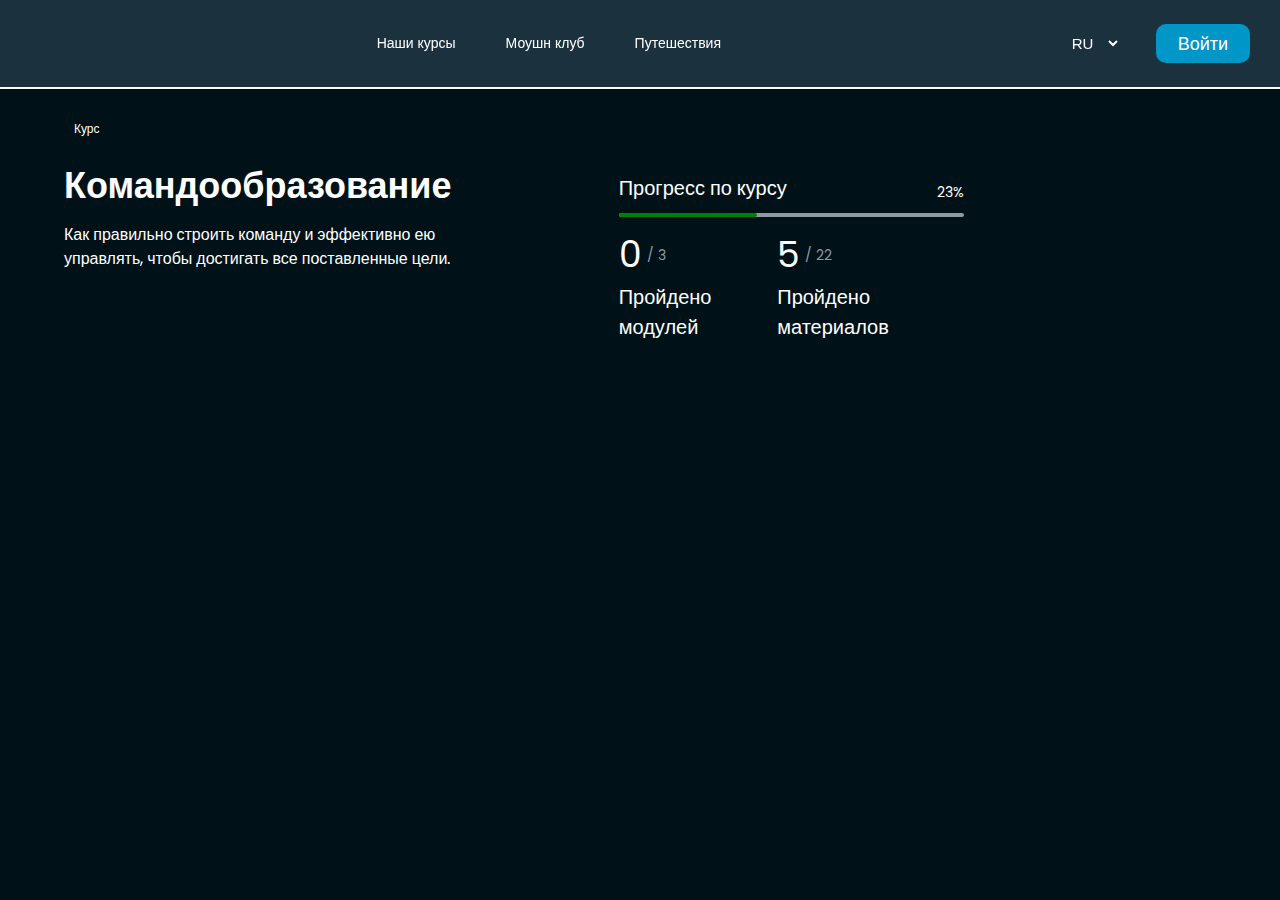
==== public/command-education.html @ bea2d983 "Heroinner2 (#21)" ====
<!doctype html>
<html lang="en">
<head>
    <meta charset="UTF-8">
    <meta name="viewport" content="width=device-width, user-scalable=no, initial-scale=1.0, maximum-scale=1.0, minimum-scale=1.0">
    <meta http-equiv="X-UA-Compatible" content="ie=edge">
    <title>Document</title>
    <link rel="stylesheet" href="https://cdnjs.cloudflare.com/ajax/libs/font-awesome/6.2.1/css/all.min.css" integrity="sha512-MV7K8+y+gLIBoVD59lQIYicR65iaqukzvf/nwasF0nqhPay5w/9lJmVM2hMDcnK1OnMGCdVK+iQrJ7lzPJQd1w==" crossorigin="anonymous" referrerpolicy="no-referrer" />
    <link href="https://fonts.googleapis.com/css2?family=Poppins:wght@100;200;300;400;500;600;700;800;900&display=swap" rel="stylesheet">
    <link rel="stylesheet" href="https://cdn.jsdelivr.net/npm/swiper@8/swiper-bundle.min.css"/>
    <link rel="stylesheet" href="css/main.css">
</head>
<body>
<header id="header">
    <div class="container">
        <div class="header">
            <div class="header--logo">
                <a href="#">
                    <img src="img/logo.svg" alt="">
                </a>
            </div>
            <nav class="header--nav">
                <a href="our-courses.html" target="_blank" class="header--nav__item">Наши курсы</a>
                <a href="#" class="header--nav__item">Моушн клуб</a>
                <a href="#" class="header--nav__item">Путешествия</a>
            </nav>
            <div class="header--group">
                <select>
                    <option>RU</option>
                    <option>ENG</option>
                    <option>KG</option>
                    <option>TR</option>
                    <option>UZB</option>
                </select>
                <a href="sign-in.html" class="header--group__btn">Войти</a>
            </div>
        </div>
    </div>
</header>
<section id="hero--inner2">
    <div class="container">
        <div class="hero--inner2">
            <div class="hero--inner2__desc">
                <span><img src="img/course.svg" alt=""> Курс</span>
                <div class="hero--inner2__desc--group">
                    <div class="hero--inner2__desc--group__left">
                        <h1>Командообразование</h1>
                        <p>Как правильно строить команду и эффективно ею управлять, чтобы достигать все поставленные цели.</p>
                    </div>
                    <div class="hero--inner2__desc--group__right">
                        <div class="hero--inner2__desc--group__right--topGroup">
                            <h3>Прогресс по курсу</h3>
                            <span>23%</span>
                        </div>
                        <div class="hero--inner2__desc--group__right--progress">
                            <div></div>
                        </div>
                        <div class="hero--inner2__desc--group__right--btmGroup">
                            <div class="hero--inner2__desc--group__right--btmGroup__left">
                                <div>
                                    <span>0</span>
                                    <p>/ 3</p>
                                </div>
                                <p>Пройдено модулей</p>
                            </div>
                            <div class="hero--inner2__desc--group__right--btmGroup__left">
                                <div>
                                    <span>5</span>
                                    <p>/ 22</p>
                                </div>
                                <p>Пройдено материалов</p>
                            </div>
                        </div>
                    </div>
                </div>
            </div>
        </div>
    </div>
</section>

<script type="module" src="https://unpkg.com/ionicons@5.5.2/dist/ionicons/ionicons.esm.js"></script>
<script nomodule src="https://unpkg.com/ionicons@5.5.2/dist/ionicons/ionicons.js"></script>
<script src="https://cdn.jsdelivr.net/npm/swiper@8/swiper-bundle.min.js"></script>
<script src="js/script.js"></script>
</body>
</html>
---- public/css/main.css ----
.swiper {
  width: 100%;
}

.swiper-slide {
  height: 230px;
}

#header .header {
  display: flex;
  align-items: center;
  justify-content: space-between;
  position: fixed;
  top: 0;
  left: 0;
  z-index: 99;
  width: 100%;
  padding: 24px 30px;
  background-color: rgba(140, 179, 217, 0.2);
  border-bottom: 2px solid #FFFFFF;
  backdrop-filter: blur(50px);
}
#header .header--nav {
  display: flex;
  gap: 50px;
}
#header .header--nav__item {
  font-weight: 500;
  font-size: 14px;
  color: #FFFFFF;
  transition: all 0.4s ease-in;
}
#header .header--nav__item:hover {
  color: #c6d8eb;
  transform: translateY(2px);
}
#header .header--group {
  display: flex;
  gap: 35px;
}
#header .header--group select {
  border: none;
  outline: none;
  background-color: transparent;
  font-weight: 400;
  font-size: 15px;
  color: #FFFFFF;
}
#header .header--group select option {
  background-color: #000;
}
#header .header--group a {
  display: block;
  font-weight: 500;
  font-size: 18px;
  color: #FFFFFF;
  padding: 6px 22px;
  background: #0096C7;
  border-radius: 10px;
  transition: all 0.4s ease-in;
}
#header .header--group a:hover {
  transform: translateY(2px);
}

#hero {
  padding: 170px 0 20px 0;
  position: relative;
}
#hero .hero {
  display: flex;
  justify-content: end;
  align-items: start;
}
#hero .hero--desc {
  width: 50%;
}
#hero .hero--desc p {
  font-weight: 400;
  font-size: 24px;
  line-height: 36px;
  color: #9099A3;
}
#hero .hero--desc h1 {
  font-weight: 700;
  font-size: 48px;
  color: #FFFFFF;
}
#hero .hero--desc__btn {
  font-weight: 500;
  font-size: 17px;
  text-transform: capitalize;
  color: #1E2024;
  padding: 8px 30px;
  background: #FFFFFF;
  border-radius: 10px;
  margin-top: 25px;
  transition: all 0.4s ease-in;
}
#hero .hero--desc__btn:hover {
  transform: scale(0.97);
}
#hero .hero--bg {
  width: 40%;
}
#hero .hero--bg img {
  width: 100%;
  height: 100%;
}

#hero--inner2 .hero--inner2 {
  padding: 120px 0 100px 0;
}
#hero--inner2 .hero--inner2__desc span {
  font-weight: 400;
  font-size: 12px;
  color: #FFFFFF;
  display: flex;
  align-items: center;
  gap: 10px;
}
#hero--inner2 .hero--inner2__desc--group {
  display: flex;
  align-items: start;
  column-gap: 140px;
  margin: 20px 0 30px 0;
}
#hero--inner2 .hero--inner2__desc--group__left {
  width: 36%;
}
#hero--inner2 .hero--inner2__desc--group__left h1 {
  font-weight: 700;
  font-size: 36px;
  color: #FFFFFF;
  margin-bottom: 10px;
}
#hero--inner2 .hero--inner2__desc--group__left p {
  font-weight: 400;
  font-size: 16px;
  line-height: 24px;
  color: #FFFFFF;
}
#hero--inner2 .hero--inner2__desc--group__right {
  width: 30%;
  display: flex;
  flex-direction: column;
  row-gap: 10px;
  padding-top: 15px;
}
#hero--inner2 .hero--inner2__desc--group__right--topGroup {
  display: flex;
  align-items: center;
  justify-content: space-between;
  align-items: end;
}
#hero--inner2 .hero--inner2__desc--group__right--topGroup h3 {
  font-weight: 400;
  font-size: 20px;
  color: #FFFFFF;
}
#hero--inner2 .hero--inner2__desc--group__right--topGroup span {
  font-weight: 400;
  font-size: 14px;
  color: #FFFFFF;
}
#hero--inner2 .hero--inner2__desc--group__right--progress {
  width: 100%;
  height: 4px;
  border-radius: 15px;
  background-color: #9099A3;
}
#hero--inner2 .hero--inner2__desc--group__right--progress div {
  width: 40%;
  height: 100%;
  background-color: green;
  border-radius: 15px;
}
#hero--inner2 .hero--inner2__desc--group__right--btmGroup {
  display: flex;
  justify-content: space-between;
}
#hero--inner2 .hero--inner2__desc--group__right--btmGroup__left div {
  display: flex;
  align-items: center;
  column-gap: 6px;
}
#hero--inner2 .hero--inner2__desc--group__right--btmGroup__left div span {
  font-weight: 400;
  font-size: 36px;
  color: #FFFFFF;
}
#hero--inner2 .hero--inner2__desc--group__right--btmGroup__left div p {
  font-weight: 400;
  font-size: 14px;
  color: #9099A3;
}
#hero--inner2 .hero--inner2__desc--group__right--btmGroup__left p {
  font-weight: 400;
  font-size: 20px;
  line-height: 30px;
  color: #FFFFFF;
}

#hero--inner .hero--inner {
  padding: 120px 0 100px 0;
}
#hero--inner .hero--inner__desc span {
  font-weight: 400;
  font-size: 12px;
  color: #FFFFFF;
  display: flex;
  align-items: center;
  gap: 10px;
}
#hero--inner .hero--inner__desc--group {
  display: flex;
  align-items: start;
  justify-content: space-between;
  margin: 20px 0 30px 0;
}
#hero--inner .hero--inner__desc--group__left {
  width: 36%;
}
#hero--inner .hero--inner__desc--group__left h1 {
  font-weight: 700;
  font-size: 36px;
  color: #FFFFFF;
  margin-bottom: 10px;
}
#hero--inner .hero--inner__desc--group__left p {
  font-weight: 400;
  font-size: 16px;
  line-height: 24px;
  color: #FFFFFF;
}
#hero--inner .hero--inner__desc--group__right {
  width: 50%;
  display: flex;
  flex-direction: column;
  row-gap: 10px;
  padding-top: 15px;
}
#hero--inner .hero--inner__desc--group__right h3 {
  font-weight: 700;
  font-size: 20px;
  color: #FFFFFF;
}
#hero--inner .hero--inner__desc--group__right p {
  font-weight: 400;
  font-size: 18px;
  color: #FFFFFF;
}
#hero--inner .hero--inner__desc--btn {
  padding: 8px 20px;
  background: #0096C7;
  border-radius: 10px;
  font-weight: 900;
  font-size: 18px;
  text-transform: capitalize;
  color: #FFFFFF;
}
#hero--inner .hero--inner__desc p {
  font-weight: 400;
  font-size: 16px;
  color: #FFFFFF;
  margin-top: 15px;
}
#hero--inner .hero--inner__bg {
  margin-top: 30px;
}
#hero--inner .hero--inner__bg iframe {
  width: 100%;
  height: 500px;
}

#courses {
  padding-bottom: 100px;
}
#courses .courses--group {
  display: flex;
  align-items: center;
  gap: 40px;
}
#courses .courses--group__title {
  font-weight: 700;
  font-size: 48px;
  color: #FFFFFF;
  font-size: 36px;
}
#courses .courses--group__group {
  display: flex;
  gap: 20px;
}
#courses .courses--group__group--blog {
  display: flex;
  align-items: center;
  justify-content: center;
  width: 44px;
  height: 44px;
  background: #FFFFFF;
  border-radius: 15px;
}
#courses .courses--blogs {
  display: flex;
  align-items: center;
  justify-content: space-between;
  margin-top: 25px;
}
#courses .courses--blogs .swiper {
  width: 100%;
}
#courses .courses--blogs .swiper-wrapper {
  display: flex;
  gap: 208px;
}
#courses .courses--blogs .swiper-wrapper .swiper-slide {
  height: 300px;
}
#courses .courses--blogs__blog {
  width: 142%;
  height: 300px;
  padding: 20px 60px 30px 20px;
  background: #FFFFFF;
  border-radius: 15px;
  position: relative;
}
#courses .courses--blogs__blog--nav {
  display: flex;
  align-items: center;
  gap: 15px;
}
#courses .courses--blogs__blog--nav a {
  font-weight: 400;
  font-size: 12px;
  color: #9099A3;
  transition: all 0.4s ease-in;
}
#courses .courses--blogs__blog--nav a:hover {
  transform: translateY(1.2px);
}
#courses .courses--blogs__blog--desc {
  margin: 22px 0 75px 0;
}
#courses .courses--blogs__blog--desc h2 {
  font-weight: 700;
  font-size: 20px;
  color: #2C3E50;
}
#courses .courses--blogs__blog--desc p {
  width: 276px;
  font-weight: 400;
  font-size: 16px;
  line-height: 24px;
  color: #2C3E50;
}
#courses .courses--blogs__blog--group {
  display: flex;
  align-items: center;
  justify-content: space-between;
  width: 110px;
  padding-bottom: 2px;
  border-bottom: 1px solid #000000;
}
#courses .courses--blogs__blog--group a {
  font-weight: 600;
  font-size: 16px;
  text-transform: capitalize;
  color: #1E2024;
}
#courses .courses--blogs__blog--img {
  position: absolute;
  right: 40px;
  bottom: 0;
  width: 200px;
  height: 280px;
}
#courses .courses--blogs__blog--img img {
  width: 100%;
  height: 100%;
}
#courses .courses--groups {
  display: flex;
  flex-wrap: wrap;
  column-gap: 40px;
  row-gap: 60px;
  margin-top: 74px;
}
#courses .courses--groups__blog {
  width: 48%;
  height: 300px;
  background: #FFFFFF;
  border-radius: 15px;
  padding: 24px 30px;
  display: flex;
  flex-direction: column;
  row-gap: 18px;
  position: relative;
  overflow: hidden;
}
#courses .courses--groups__blog--group {
  display: flex;
  align-items: center;
  gap: 12px;
  font-weight: 400;
  font-size: 12px;
  color: #9099A3;
}
#courses .courses--groups__blog h2 {
  font-weight: 700;
  font-size: 20px;
  line-height: 30px;
  color: #2C3E50;
}
#courses .courses--groups__blog p {
  font-size: 16px;
  color: #9099A3;
}
#courses .courses--groups__blog--date {
  display: flex;
  gap: 20px;
  padding-bottom: 10px;
  border-bottom: 0.5px solid #9099A3;
}
#courses .courses--groups__blog--date span {
  font-weight: 400;
  font-size: 14px;
  color: #9099A3;
}
#courses .courses--groups__blog--team {
  display: flex;
  align-items: center;
  gap: 10px;
}
#courses .courses--groups__blog--team p {
  font-weight: 400;
  font-size: 14px;
  line-height: 21px;
  color: #9099A3;
}
#courses .courses--groups__blog--team p span {
  font-weight: 700;
  font-size: 16px;
  color: #2C3E50;
}
#courses .courses--groups__blog--blogNew {
  display: flex;
  align-items: center;
  justify-content: center;
  width: 70px;
  height: 30px;
  background: #FF091E;
  border-radius: 0px 15px;
  position: absolute;
  top: 0;
  right: 0;
}
#courses .courses--groups__blog--blogNew span {
  font-weight: 700;
  font-size: 14px;
  color: #FFFFFF;
}
#courses .courses--btn {
  font-weight: 700;
  font-size: 20px;
  color: #FFFFFF;
  padding: 15px 58px;
  background: #0096C7;
  border-radius: 15px;
  display: block;
  margin: 30px auto 0 auto;
  transition: all 0.4s ease-in;
}
#courses .courses--btn:hover {
  transform: scale(0.97);
}

#about--course .about--course {
  padding-bottom: 100px;
}
#about--course .about--course__title {
  font-weight: 700;
  font-size: 36px;
  line-height: 54px;
  color: #FFFFFF;
  margin-bottom: 10px;
}
#about--course .about--course p {
  width: 69%;
  font-weight: 400;
  font-size: 16px;
  line-height: 24px;
  color: #FFFFFF;
}
#about--course .about--course__blog--title {
  width: 50%;
  font-weight: 700;
  font-size: 20px;
  color: #FFFFFF;
  margin: 14px 0 20px 0;
  border-left: 2px solid #0096C7;
  padding-left: 20px;
}
#about--course .about--course__blog ul {
  list-style: none;
}
#about--course .about--course__blog ul li {
  width: 62%;
  font-weight: 400;
  font-size: 16px;
  color: #FFFFFF;
  padding-left: 20px;
  position: relative;
}
#about--course .about--course__blog ul li::before {
  content: "";
  background-color: #0096C7;
  width: 7px;
  height: 7px;
  border-radius: 50%;
  display: inline-block;
  position: absolute;
  top: 50%;
  left: 0;
  transform: translateY(-50%);
}
#about--course .about--course__bottom--parag {
  font-weight: 400;
  font-size: 12px;
  line-height: 150%;
  color: #9099A3;
}
#about--course .about--course__btns {
  display: flex;
  gap: 20px;
  margin-top: 20px;
}
#about--course .about--course__btns button {
  border-radius: 10px;
  padding: 7px 20px;
  font-weight: 900;
  font-size: 18px;
  text-transform: capitalize;
  background-color: #0096C7;
  color: #FFFFFF;
  transition: all 0.4s ease-in;
}
#about--course .about--course__btns button:hover {
  transform: translateY(2px);
}
#about--course .about--course__btns a {
  display: block;
  background-color: transparent;
  color: #9099A3;
  border: 2px solid #9099A3;
  border-radius: 10px;
  padding: 7px 20px;
  font-weight: 900;
  font-size: 18px;
  text-transform: capitalize;
}
#about--course .about--course__btns a:hover {
  color: #FFFFFF;
  background-color: #0096C7;
  border: 2px solid transparent;
  transform: translateY(2px);
}

#course--program .course--program__title {
  font-weight: 700;
  font-size: 48px;
  color: #FFFFFF;
  font-size: 36px;
  margin-bottom: 20px;
}
#course--program .course--program__blog {
  width: 80%;
  display: flex;
  flex-direction: column;
  row-gap: 20px;
}
#course--program .course--program__blog--accordion {
  width: 100%;
  position: relative;
  padding: 20px 0 10px 10px;
  border: 1px solid #9099A3;
  border-radius: 15px;
}
#course--program .course--program__blog--accordion__btn {
  font-weight: 700;
  font-size: 18px;
  text-transform: capitalize;
  color: #FFFFFF;
  padding: 7px 20px;
  background: #0096C7;
  border-radius: 15px;
  transition: all 0.4s ease-in;
}
#course--program .course--program__blog--accordion__btn:hover {
  transform: translateY(2px);
}
#course--program .course--program__blog--accordion__title {
  font-weight: 700;
  font-size: 16px;
  line-height: 24px;
  text-transform: capitalize;
  color: #FFFFFF;
  margin-left: 44px;
}
#course--program .course--program__blog--accordion__title i {
  font-size: 22px;
  position: absolute;
  right: 14px;
  top: 25px;
  -webkit-transition: all 0.3s ease;
  -moz-transition: all 0.3s ease;
  -o-transition: all 0.3s ease;
  transition: all 0.3s ease;
}
#course--program .course--program__blog--accordion input {
  display: none;
}
#course--program .course--program__blog--accordion__wrap {
  margin-top: 2px;
  max-height: 0;
  overflow: hidden;
  display: flex;
  justify-content: end;
  transition: max-height 0.6s ease-in;
}
#course--program .course--program__blog--accordion__wrap ul {
  width: 60%;
  padding: 25px 0;
}
#course--program .course--program__blog--accordion__wrap ul li a {
  font-weight: 500;
  font-size: 16px;
  text-transform: capitalize;
  color: #FFFFFF;
}
#course--program .course--program__blog--accordion input:checked + .course--program__blog--accordion__title i {
  transform: rotate(180deg);
}
#course--program .course--program__blog--accordion input:checked ~ .course--program__blog--accordion__wrap {
  max-height: 500px;
}
#course--program .course--program__btns {
  margin-top: 30px;
  display: flex;
  gap: 20px;
}
#course--program .course--program__btns button {
  border-radius: 10px;
  padding: 7px 20px;
  font-weight: 900;
  font-size: 18px;
  transition: all 0.4s ease-in;
}
#course--program .course--program__btns button:hover {
  transform: translateY(2px);
}
#course--program .course--program__btns--first {
  background: #0096C7;
  color: #FFFFFF;
}
#course--program .course--program__btns--second {
  border: 2px solid #9099A3;
  background-color: transparent;
  color: #9099A3;
}
#course--program .course--program__btns--second:hover {
  background: #0096C7;
  color: #FFFFFF;
  border: 2px solid transparent;
}

#blogs .blogs {
  display: flex;
  align-items: center;
  justify-content: space-between;
  padding: 100px 0;
}
#blogs .blogs--blog {
  width: 29%;
}
#blogs .blogs--blog__square {
  display: flex;
  align-items: center;
  justify-content: center;
  width: 80px;
  height: 80px;
  background: #0096C7;
  border-radius: 10px;
}
#blogs .blogs--blog h3 {
  font-weight: 900;
  font-size: 20px;
  text-transform: capitalize;
  color: #FFFFFF;
  margin: 20px 0 6px 0;
}
#blogs .blogs--blog p {
  font-weight: 400;
  font-size: 16px;
  line-height: 24px;
  text-transform: capitalize;
  color: #FFFFFF;
}

#group .group {
  display: flex;
  align-items: center;
  justify-content: space-between;
  align-items: start;
  padding-bottom: 100px;
}
#group .group--title {
  width: 30%;
  font-weight: 900;
  font-size: 36px;
  line-height: 54px;
  text-transform: capitalize;
  color: #FFFFFF;
}
#group .group--desc {
  width: 45%;
  display: flex;
  flex-direction: column;
  row-gap: 26px;
}
#group .group--desc__blog {
  display: flex;
  align-items: start;
  column-gap: 20px;
}
#group .group--desc__blog i {
  color: #0096C7;
  font-size: 20px;
}
#group .group--desc__blog p {
  font-weight: 400;
  font-size: 16px;
  line-height: 24px;
  text-transform: capitalize;
  color: #FFFFFF;
}

#margulan {
  padding-bottom: 100px;
}
#margulan .margulan {
  width: 100%;
  height: 450px;
  padding: 40px 0 65px 40px;
  background: #FFFFFF;
  border: 1px solid #9099A3;
  border-radius: 15px;
  position: relative;
}
#margulan .margulan span {
  font-weight: 400;
  font-size: 14px;
  text-transform: capitalize;
  color: #9099A3;
}
#margulan .margulan h1 {
  font-weight: 900;
  font-size: 36px;
  text-transform: capitalize;
  color: #2C3E50;
}
#margulan .margulan p {
  font-weight: 500;
  font-size: 16px;
  text-transform: capitalize;
  color: #2C3E50;
}
#margulan .margulan--desc {
  width: 40%;
  display: flex;
  flex-direction: column;
  row-gap: 30px;
  margin-top: 30px;
}
#margulan .margulan--desc p {
  font-weight: 500;
  font-size: 16px;
  text-transform: capitalize;
  color: #2C3E50;
}
#margulan .margulan--bg {
  position: absolute;
  bottom: 0;
  right: 20px;
  width: 35%;
  height: 95%;
}
#margulan .margulan--bg img {
  width: 100%;
  height: 100%;
}

#coach .coach {
  padding-bottom: 100px;
}
#coach .coach--title {
  width: 50%;
  font-weight: 900;
  font-size: 36px;
  line-height: 54px;
  text-transform: capitalize;
  color: #FFFFFF;
}
#coach .coach--blogs {
  display: flex;
  align-items: start;
  column-gap: 70px;
  margin-top: 40px;
}
#coach .coach--blogs__blog--number {
  font-weight: 900;
  font-size: 36px;
  text-transform: capitalize;
  color: #0096C7;
}
#coach .coach--blogs__blog h3 {
  font-weight: 600;
  font-size: 20px;
  text-transform: capitalize;
  color: #FFFFFF;
  margin-bottom: 10px;
}
#coach .coach--blogs__blog p {
  font-weight: 400;
  font-size: 16px;
  line-height: 24px;
  text-transform: capitalize;
  color: #FFFFFF;
}

#masterclass {
  padding-bottom: 98px;
}
#masterclass .masterclass--title {
  font-weight: 700;
  font-size: 48px;
  color: #FFFFFF;
  font-size: 36px;
}
#masterclass .masterclass--group {
  display: flex;
  gap: 20px;
  margin: 6px 0 20px 0;
}
#masterclass .masterclass--group button {
  padding: 8px 20px;
  border-radius: 10px;
  font-weight: 700;
  font-size: 18px;
  transition: all 0.4s ease-in;
}
#masterclass .masterclass--group button:hover {
  transform: translateY(2px);
}
#masterclass .masterclass--group__f--btn {
  background: #FFFFFF;
  color: #2C3E50;
}
#masterclass .masterclass--group__s--btn {
  background-color: #0096C7;
  color: #FFFFFF;
}
#masterclass .masterclass--blogs {
  display: flex;
  align-items: center;
  justify-content: space-between;
}
#masterclass .masterclass--blogs__blog {
  width: 30%;
  height: 300px;
  background: #FFFFFF;
  border-radius: 15px;
  padding: 20px 20px 28px 20px;
  display: flex;
  flex-direction: column;
  justify-content: space-between;
}
#masterclass .masterclass--blogs__blog--top {
  font-weight: 400;
  font-size: 12px;
  color: #9099A3;
  display: flex;
  align-items: center;
  gap: 10px;
}
#masterclass .masterclass--blogs__blog--top__btn {
  background: #9099A3;
  border-radius: 5px;
  padding: 2px 12px;
  font-weight: 400;
  font-size: 12px;
  color: #FFFFFF;
}
#masterclass .masterclass--blogs__blog--title {
  font-weight: 700;
  font-size: 20px;
  line-height: 30px;
  color: #2C3E50;
}
#masterclass .masterclass--blogs__blog--lead {
  width: 80%;
  font-weight: 400;
  font-size: 16px;
  line-height: 24px;
  color: #2C3E50;
  padding-bottom: 8px;
  border-bottom: 0.5px solid #9099A3;
}
#masterclass .masterclass--blogs__blog--group {
  display: flex;
  align-items: center;
  gap: 15px;
}
#masterclass .masterclass--blogs__blog--group p {
  font-weight: 400;
  font-size: 14px;
  color: #9099A3;
}
#masterclass .masterclass--blogs__blog--group p span {
  font-weight: 700;
  font-size: 16px;
  line-height: 24px;
  color: #2C3E50;
}
#masterclass .masterclass--btn {
  border: 2px solid #9099A3;
  border-radius: 12px;
  padding: 12px 33px;
  background-color: transparent;
  font-weight: 900;
  font-size: 18px;
  color: #9099A3;
  display: block;
  margin: 40px auto 0 auto;
}

#form {
  padding-bottom: 110px;
}
#form .form--blog {
  display: flex;
  align-items: center;
  justify-content: space-between;
  width: 100%;
  height: 200px;
  background: #FFFFFF;
  border-radius: 15px;
  padding: 0 50px;
}
#form .form--blog__desc h2 {
  font-weight: 700;
  font-size: 20px;
  color: #2C3E50;
}
#form .form--blog__desc p {
  width: 70%;
  font-weight: 400;
  font-size: 16px;
  line-height: 24px;
  color: #9099A3;
  margin-top: 10px;
}
#form .form--blog__btns {
  display: flex;
  flex-direction: column;
  align-items: end;
  row-gap: 8px;
}
#form .form--blog__btns button {
  font-weight: 700;
  font-size: 18px;
  padding: 12px 40px;
  border-radius: 10px;
  transition: all 0.4s ease-in;
}
#form .form--blog__btns--first {
  background: #0096C7;
  color: #FFFFFF;
}
#form .form--blog__btns--first:hover {
  transform: translateY(2px);
}
#form .form--blog__btns--second {
  background-color: transparent;
}
#form .form--blog__btns--second:hover {
  background: #0096C7;
  color: #FFFFFF;
  transform: translateY(2px);
}
#form .form--group {
  display: flex;
  align-items: center;
  justify-content: space-between;
  align-items: start;
  margin-top: 100px;
}
#form .form--group__desc {
  width: 38%;
}
#form .form--group__desc--title {
  font-weight: 700;
  font-size: 36px;
  color: #FFFFFF;
}
#form .form--group__desc p {
  width: 55%;
  font-weight: 400;
  font-size: 16px;
  line-height: 24px;
  color: #9099A3;
}
#form .form--group__form {
  width: 62%;
}
#form .form--group__form--blog {
  display: flex;
  flex-direction: column;
  row-gap: 3px;
  margin-bottom: 30px;
}
#form .form--group__form--blog label {
  font-weight: 400;
  font-size: 14px;
  color: #9099A3;
}
#form .form--group__form--blog input {
  width: 100%;
  height: 60px;
  background: rgba(255, 255, 255, 0.2);
  border-radius: 10px;
  padding-left: 20px;
  font-weight: 400;
  font-size: 16px;
  color: #FFFFFF;
}
#form .form--group__form--group {
  display: flex;
  align-items: center;
  justify-content: space-between;
}
#form .form--group__form--group p {
  width: 306px;
  font-weight: 400;
  font-size: 16px;
  line-height: 20px;
  color: #FFFFFF;
}
#form .form--group__form--group button {
  padding: 12px 84px;
  font-weight: 700;
  font-size: 18px;
  color: #FFFFFF;
  background: #0096C7;
  border-radius: 10px;
  transition: all 0.4s ease-in;
}
#form .form--group__form--group button:hover {
  transform: translateY(2px);
}

#reviews {
  padding-bottom: 106px;
}
#reviews .reviews {
  display: flex;
  align-items: center;
  justify-content: space-between;
  flex-wrap: wrap;
}
#reviews .reviews--title {
  width: 100%;
  text-align: center;
  font-weight: 700;
  font-size: 36px;
  color: #FFFFFF;
  margin-bottom: 42px;
}
#reviews .reviews--blog {
  width: 88%;
  height: 205px;
  background: #1E2023;
  border-radius: 15px;
  padding: 60px 20px 20px 20px;
  display: flex;
  flex-direction: column;
  justify-content: space-between;
  margin-top: 25px;
  position: relative;
}
#reviews .reviews--blog__img {
  width: 60px;
  height: 60px;
  border-radius: 15px;
  position: absolute;
  top: -20px;
  left: 50%;
  transform: translateX(-50%);
}
#reviews .reviews--blog__img img {
  width: 100%;
  height: 100%;
}
#reviews .reviews--blog p {
  font-weight: 400;
  font-size: 12px;
  line-height: 18px;
  text-align: center;
  color: #FFFFFF;
}
#reviews .reviews--blog__group {
  font-weight: 400;
  font-size: 12px;
  color: rgba(255, 255, 255, 0.6);
  display: flex;
  align-items: center;
  gap: 10px;
}
#reviews .reviews--blog__group span {
  font-weight: 700;
  font-size: 14px;
  color: #FFFFFF;
}

#answers {
  padding-bottom: 100px;
}
#answers .answers {
  display: flex;
  align-items: center;
  justify-content: space-between;
  align-items: start;
}
#answers .answers--desc {
  width: 20%;
}
#answers .answers--desc h1 {
  display: flex;
  align-items: center;
  justify-content: space-between;
  font-size: 36px;
  color: #FFFFFF;
}
#answers .answers--desc__img {
  width: 178px;
  height: 90px;
}
#answers .answers--desc__img img {
  width: 100%;
  height: 100%;
}
#answers .answers--accordion {
  width: 72%;
}
#answers .answers--accordion__accordion {
  width: 100%;
  position: relative;
  padding: 20px 0 10px 0;
  border-bottom: 0.5px solid #9099A3;
}
#answers .answers--accordion__accordion input {
  display: none;
}
#answers .answers--accordion__accordion--title {
  cursor: pointer;
  font-weight: 500;
  font-size: 20px;
  line-height: 30px;
  color: #FFFFFF;
}
#answers .answers--accordion__accordion--title i {
  font-size: 22px;
  position: absolute;
  right: 14px;
  top: 25px;
  -webkit-transition: all 0.3s ease;
  -moz-transition: all 0.3s ease;
  -o-transition: all 0.3s ease;
  transition: all 0.3s ease;
}
#answers .answers--accordion__accordion .title3 {
  display: block;
  width: 73%;
}
#answers .answers--accordion__accordion--wrap {
  margin-top: 2px;
  max-height: 0;
  overflow: hidden;
  transition: max-height 0.6s ease-in;
}
#answers .answers--accordion__accordion--wrap div {
  font-weight: 400;
  font-size: 16px;
  line-height: 24px;
  color: #FFFFFF;
  padding: 15px 0;
}
#answers .answers--accordion__accordion input:checked + .answers--accordion__accordion--title i {
  transform: rotate(180deg);
}
#answers .answers--accordion__accordion input:checked ~ .answers--accordion__accordion--wrap {
  max-height: 500px;
}

#footer .footer {
  display: flex;
  align-items: center;
  justify-content: space-between;
  align-items: start;
  flex-wrap: wrap;
  padding-bottom: 40px;
}
#footer .footer--logo {
  width: 12%;
}
#footer .footer--blogs {
  display: flex;
  align-items: center;
  justify-content: space-between;
  align-items: start;
  width: 50%;
}
#footer .footer--blogs__blog {
  display: flex;
  flex-direction: column;
  width: 100%;
  row-gap: 18px;
}
#footer .footer--blogs__blog h3 {
  font-weight: 700;
  font-size: 18px;
  color: #FFFFFF;
}
#footer .footer--blogs__blog a {
  font-weight: 400;
  font-size: 14px;
  color: #9099A3;
}
#footer .footer--blogs__blog p {
  font-weight: 400;
  font-size: 14px;
  color: #9099A3;
}
#footer .footer--blogs__blog p a {
  font-weight: 400;
  font-size: 14px;
  color: #9099A3;
}
#footer .footer--blogs__blog2 {
  display: flex;
  flex-direction: column;
  width: 100%;
  row-gap: 18px;
}
#footer .footer--blogs__blog2 h3 {
  font-weight: 700;
  font-size: 18px;
  color: #FFFFFF;
}
#footer .footer--blogs__blog2 p {
  font-weight: 400;
  font-size: 14px;
  color: #9099A3;
}
#footer .footer--blogs__blog2 p a {
  font-weight: 400;
  font-size: 14px;
  color: #9099A3;
}
#footer .footer--icons {
  width: 14%;
  display: flex;
  flex-direction: column;
  align-items: start;
  row-gap: 18px;
}
#footer .footer--icons h3 {
  font-weight: 700;
  font-size: 18px;
  color: #FFFFFF;
}
#footer .footer--icons__blogs {
  display: flex;
  flex-wrap: wrap;
  gap: 30px;
}
#footer .footer--icons__blogs--blog {
  display: flex;
  align-items: center;
  justify-content: center;
  width: 30px;
  height: 30px;
  border-radius: 50%;
  background: #DADADA;
}
#footer .footer--bottom {
  display: flex;
  align-items: center;
  justify-content: space-between;
  width: 100%;
  margin-top: 80px;
}
#footer .footer--bottom p {
  font-weight: 400;
  font-size: 9px;
  color: #9099A3;
}
#footer .footer--bottom__group {
  display: flex;
  align-items: center;
  gap: 30px;
}
#footer .footer--bottom__group a {
  font-weight: 400;
  font-size: 9px;
  text-decoration-line: underline;
  color: #9099A3;
}
#footer .footer--bottom__group div {
  display: flex;
  align-items: center;
  gap: 10px;
}

#header .header {
  position: fixed;
  top: 0;
  left: 0;
  z-index: 99;
  width: 100%;
  padding: 24px 30px;
  background-color: rgba(140, 179, 217, 0.2);
  border-bottom: 2px solid #FFFFFF;
  backdrop-filter: blur(50px);
  display: flex;
  align-items: center;
  justify-content: space-between;
}
#header .header--nav {
  display: flex;
  gap: 50px;
}
#header .header--nav__item {
  font-weight: 500;
  font-size: 14px;
  color: #FFFFFF;
  transition: all 0.4s ease-in;
}
#header .header--nav__item:hover {
  color: #c6d8eb;
  transform: translateY(2px);
}
#header .header--group {
  display: flex;
  gap: 35px;
}
#header .header--group select {
  border: none;
  outline: none;
  background-color: transparent;
  font-weight: 400;
  font-size: 15px;
  color: #FFFFFF;
}
#header .header--group select option {
  background-color: #1E2024;
}
#header .header--group a {
  display: block;
  font-weight: 500;
  font-size: 18px;
  color: #FFFFFF;
  padding: 6px 22px;
  background: #0096C7;
  border-radius: 10px;
  transition: all 0.4s ease-in;
}
#header .header--group a:hover {
  transform: translateY(2px);
}

* {
  margin: 0;
  padding: 0;
  box-sizing: border-box;
}

a {
  text-decoration: none;
}

body {
  font-family: "Poppins", sans-serif;
  background-color: rgb(1, 17, 24);
}

.container {
  width: 90%;
  margin: 0 auto;
}

button {
  border: none;
  outline: none;
}

input {
  border: none;
  outline: none;
}

ul {
  list-style: none;
}

/*# sourceMappingURL=main.css.map */
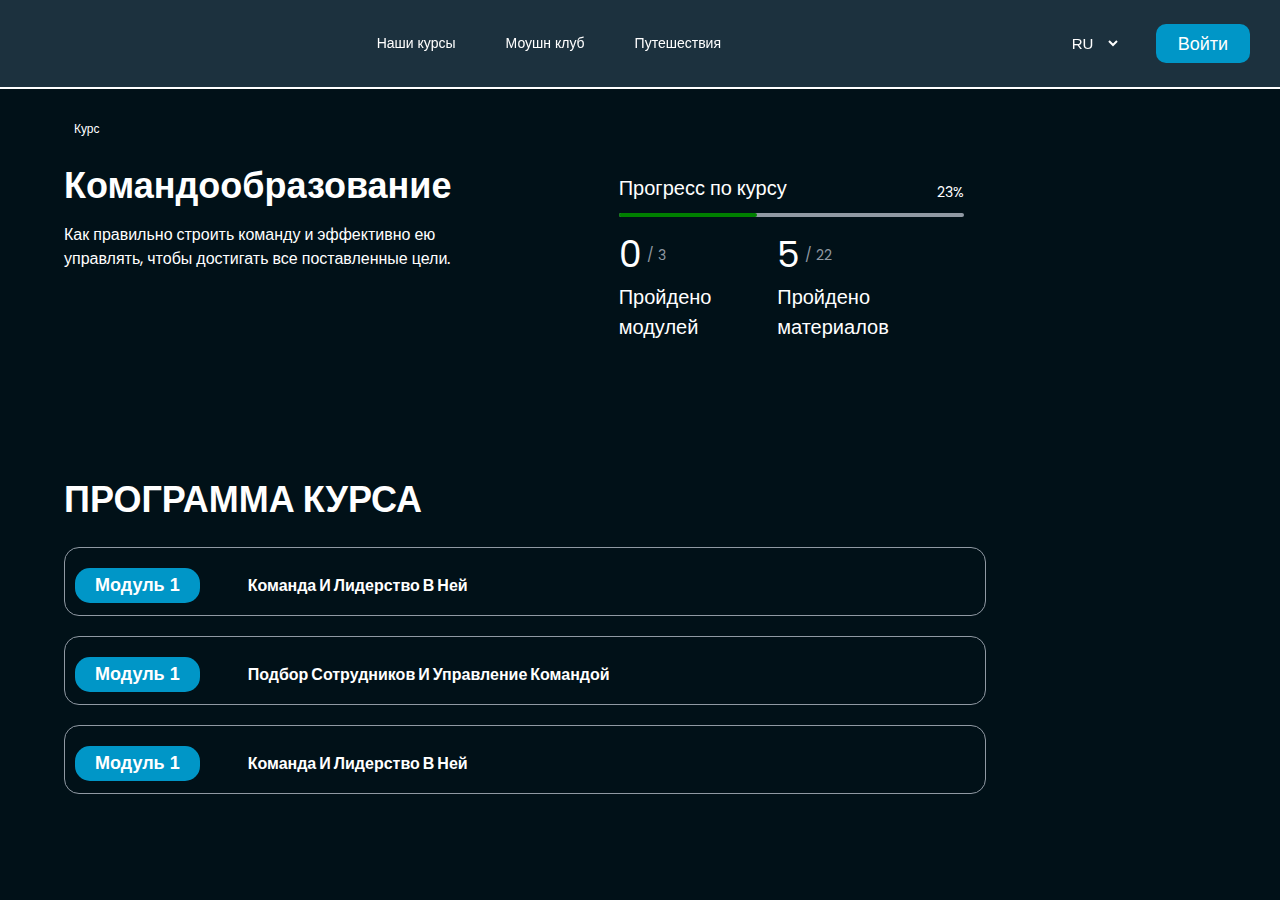
==== commit e6e7439c: "Added courseprogramtwo section" ====
--- a/public/command-education.html
+++ b/public/command-education.html
@@ -77,6 +77,322 @@
         </div>
     </div>
 </section>
+<section id="course--program2">
+    <div class="container">
+        <div class="course--program2">
+            <h1 class="course--program2__title">ПРОГРАММА КУРСА</h1>
+            <div class="course--program2__blog">
+                <div class="course--program2__blog--accordion">
+                    <button type="button" class="course--program2__blog--accordion__btn"> Модуль 1</button>
+                    <input type="checkbox" id="accdA">
+                    <label for="accdA" class="course--program2__blog--accordion__title">Команда и лидерство в ней <i
+                            class="fa fa-chevron-down"></i></label>
+                    <div class="course--program2__blog--accordion__wrap">
+                        <ul>
+                            <li>
+                                <div>
+                                    <img src="img/li1.svg" alt="">
+                                </div>
+                                <p>1.1. Введение <br>
+                                    <span>Урок</span>
+                                </p>
+                            </li>
+                            <li>
+                                <div>
+                                    <img src="img/li2.svg" alt="">
+                                </div>
+                                <p>1.2. Команда. Определение <br>
+                                    <span>Урок</span>
+                                </p>
+                            </li>
+                            <li>
+                                <div>
+                                    <img src="img/li3.svg" alt="">
+                                </div>
+                                <p>1.3.  Основные свойства команды <br>
+                                    <span>Урок</span>
+                                </p>
+                            </li>
+                            <li>
+                                <div>
+                                    <img src="img/li4.svg" alt="">
+                                </div>
+                                <p>1.4. Характеристики команды <br>
+                                    <span>Урок</span>
+                                </p>
+                            </li>
+                            <li>
+                                <div>
+                                    <img src="img/li1.svg" alt="">
+                                </div>
+                                <p>1.5.  Роль лидера в команде <br>
+                                    <span>Урок</span>
+                                </p>
+                            </li>
+                            <li>
+                                <div>
+                                    <img src="img/li1.svg" alt="">
+                                </div>
+                                <p>1.6. Основные качества лидера <br>
+                                    <span>Урок</span>
+                                </p>
+                            </li>
+                            <li>
+                                <div>
+                                    <img src="img/li1.svg" alt="">
+                                </div>
+                                <p>1.7. В чём разница между лидером и
+                                    руководителем? <br>
+                                    <span>Урок</span>
+                                </p>
+                            </li>
+                            <li>
+                                <div>
+                                    <img src="img/li1.svg" alt="">
+                                </div>
+                                <p>1.8. Отличие команды от других групп <br>
+                                    <span>Урок</span>
+                                </p>
+                            </li>
+                            <li>
+                                <div>
+                                    <img src="img/li1.svg" alt="">
+                                </div>
+                                <p>1.9. Чем команда отличается от рабочей
+                                    группы?<br>
+                                    <span>Урок</span>
+                                </p>
+                            </li>
+                            <li>
+                                <div>
+                                    <img src="img/li1.svg" alt="">
+                                </div>
+                                <p>1.10. Отличие команды от неформальной
+                                    группы<br>
+                                    <span>Урок</span>
+                                </p>
+                            </li>
+                            <li>
+                                <div>
+                                    <img src="img/li1.svg" alt="">
+                                </div>
+                                <p>1.11. Почему командная работа эффективнее
+                                    обычного сотрудничества<br>
+                                    <span>Урок</span>
+                                </p>
+                            </li>
+                        </ul>
+                    </div>
+                </div>
+                <div class="course--program2__blog--accordion">
+                    <button type="button" class="course--program2__blog--accordion__btn"> Модуль 1</button>
+                    <input type="checkbox" id="accdB">
+                    <label for="accdB" class="course--program2__blog--accordion__title">Подбор сотрудников и управление
+                        командой <i class="fa fa-chevron-down"></i></label>
+                    <div class="course--program2__blog--accordion__wrap">
+                        <ul>
+                            <li>
+                                <div>
+                                    <img src="img/li1.svg" alt="">
+                                </div>
+                                <p>1.1. Введение <br>
+                                    Урок
+                                </p>
+                            </li>
+                            <li>
+                                <div>
+                                    <img src="img/li2.svg" alt="">
+                                </div>
+                                <p>1.2. Команда. Определение <br>
+                                    Урок
+                                </p>
+                            </li>
+                            <li>
+                                <div>
+                                    <img src="img/li3.svg" alt="">
+                                </div>
+                                <p>1.3.  Основные свойства команды <br>
+                                    Урок
+                                </p>
+                            </li>
+                            <li>
+                                <div>
+                                    <img src="img/li4.svg" alt="">
+                                </div>
+                                <p>1.4. Характеристики команды <br>
+                                    Урок
+                                </p>
+                            </li>
+                            <li>
+                                <div>
+                                    <img src="img/li1.svg" alt="">
+                                </div>
+                                <p>1.5.  Роль лидера в команде <br>
+                                    Урок
+                                </p>
+                            </li>
+                            <li>
+                                <div>
+                                    <img src="img/li1.svg" alt="">
+                                </div>
+                                <p>1.6. Основные качества лидера <br>
+                                    Урок
+                                </p>
+                            </li>
+                            <li>
+                                <div>
+                                    <img src="img/li1.svg" alt="">
+                                </div>
+                                <p>1.7. В чём разница между лидером и
+                                    руководителем? <br>
+                                    Урок
+                                </p>
+                            </li>
+                            <li>
+                                <div>
+                                    <img src="img/li1.svg" alt="">
+                                </div>
+                                <p>1.8. Отличие команды от других групп <br>
+                                    Урок
+                                </p>
+                            </li>
+                            <li>
+                                <div>
+                                    <img src="img/li1.svg" alt="">
+                                </div>
+                                <p>1.9. Чем команда отличается от рабочей
+                                    группы?<br>
+                                    Урок
+                                </p>
+                            </li>
+                            <li>
+                                <div>
+                                    <img src="img/li1.svg" alt="">
+                                </div>
+                                <p>1.10. Отличие команды от неформальной
+                                    группы<br>
+                                    Урок
+                                </p>
+                            </li>
+                            <li>
+                                <div>
+                                    <img src="img/li1.svg" alt="">
+                                </div>
+                                <p>1.11. Почему командная работа эффективнее
+                                    обычного сотрудничества<br>
+                                    Урок
+                                </p>
+                            </li>
+                        </ul>
+                    </div>
+                </div>
+                <div class="course--program2__blog--accordion">
+                    <button type="button" class="course--program2__blog--accordion__btn"> Модуль 1</button>
+                    <input type="checkbox" id="accdC">
+                    <label for="accdC" class="course--program2__blog--accordion__title">Команда и лидерство в ней <i
+                            class="fa fa-chevron-down"></i></label>
+                    <div class="course--program2__blog--accordion__wrap">
+                        <ul>
+                            <li>
+                                <div>
+                                    <img src="img/li1.svg" alt="">
+                                </div>
+                                <p>1.1. Введение <br>
+                                    Урок
+                                </p>
+                            </li>
+                            <li>
+                                <div>
+                                    <img src="img/li2.svg" alt="">
+                                </div>
+                                <p>1.2. Команда. Определение <br>
+                                    Урок
+                                </p>
+                            </li>
+                            <li>
+                                <div>
+                                    <img src="img/li3.svg" alt="">
+                                </div>
+                                <p>1.3.  Основные свойства команды <br>
+                                    Урок
+                                </p>
+                            </li>
+                            <li>
+                                <div>
+                                    <img src="img/li4.svg" alt="">
+                                </div>
+                                <p>1.4. Характеристики команды <br>
+                                    Урок
+                                </p>
+                            </li>
+                            <li>
+                                <div>
+                                    <img src="img/li1.svg" alt="">
+                                </div>
+                                <p>1.5.  Роль лидера в команде <br>
+                                    Урок
+                                </p>
+                            </li>
+                            <li>
+                                <div>
+                                    <img src="img/li1.svg" alt="">
+                                </div>
+                                <p>1.6. Основные качества лидера <br>
+                                    Урок
+                                </p>
+                            </li>
+                            <li>
+                                <div>
+                                    <img src="img/li1.svg" alt="">
+                                </div>
+                                <p>1.7. В чём разница между лидером и
+                                    руководителем? <br>
+                                    Урок
+                                </p>
+                            </li>
+                            <li>
+                                <div>
+                                    <img src="img/li1.svg" alt="">
+                                </div>
+                                <p>1.8. Отличие команды от других групп <br>
+                                    Урок
+                                </p>
+                            </li>
+                            <li>
+                                <div>
+                                    <img src="img/li1.svg" alt="">
+                                </div>
+                                <p>1.9. Чем команда отличается от рабочей
+                                    группы?<br>
+                                    Урок
+                                </p>
+                            </li>
+                            <li>
+                                <div>
+                                    <img src="img/li1.svg" alt="">
+                                </div>
+                                <p>1.10. Отличие команды от неформальной
+                                    группы<br>
+                                    Урок
+                                </p>
+                            </li>
+                            <li>
+                                <div>
+                                    <img src="img/li1.svg" alt="">
+                                </div>
+                                <p>1.11. Почему командная работа эффективнее
+                                    обычного сотрудничества<br>
+                                    Урок
+                                </p>
+                            </li>
+                        </ul>
+                    </div>
+                </div>
+            </div>
+        </div>
+    </div>
+</section>
+
 
 <script type="module" src="https://unpkg.com/ionicons@5.5.2/dist/ionicons/ionicons.esm.js"></script>
 <script nomodule src="https://unpkg.com/ionicons@5.5.2/dist/ionicons/ionicons.js"></script>
--- a/public/css/main.css
+++ b/public/css/main.css
@@ -199,6 +199,103 @@
   font-size: 20px;
   line-height: 30px;
   color: #FFFFFF;
+}
+
+#course--program2 .course--program2 {
+  padding-bottom: 100px;
+}
+#course--program2 .course--program2__title {
+  font-weight: 700;
+  font-size: 48px;
+  color: #FFFFFF;
+  font-size: 36px;
+  margin-bottom: 20px;
+}
+#course--program2 .course--program2__blog {
+  width: 80%;
+  display: flex;
+  flex-direction: column;
+  row-gap: 20px;
+}
+#course--program2 .course--program2__blog--accordion {
+  width: 100%;
+  position: relative;
+  padding: 20px 0 10px 10px;
+  border: 1px solid #9099A3;
+  border-radius: 15px;
+}
+#course--program2 .course--program2__blog--accordion__btn {
+  font-weight: 700;
+  font-size: 18px;
+  text-transform: capitalize;
+  color: #FFFFFF;
+  padding: 7px 20px;
+  background: #0096C7;
+  border-radius: 15px;
+  transition: all 0.4s ease-in;
+}
+#course--program2 .course--program2__blog--accordion__btn:hover {
+  transform: translateY(2px);
+}
+#course--program2 .course--program2__blog--accordion__title {
+  font-weight: 700;
+  font-size: 16px;
+  line-height: 24px;
+  text-transform: capitalize;
+  color: #FFFFFF;
+  margin-left: 44px;
+}
+#course--program2 .course--program2__blog--accordion__title i {
+  font-size: 22px;
+  position: absolute;
+  right: 14px;
+  top: 25px;
+  -webkit-transition: all 0.3s ease;
+  -moz-transition: all 0.3s ease;
+  -o-transition: all 0.3s ease;
+  transition: all 0.3s ease;
+}
+#course--program2 .course--program2__blog--accordion input {
+  display: none;
+}
+#course--program2 .course--program2__blog--accordion__wrap {
+  margin-top: 2px;
+  max-height: 0;
+  overflow: hidden;
+  display: flex;
+  justify-content: end;
+  transition: max-height 0.6s ease-in;
+}
+#course--program2 .course--program2__blog--accordion__wrap ul {
+  padding: 25px 0;
+  display: flex;
+  flex-direction: column;
+  row-gap: 10px;
+}
+#course--program2 .course--program2__blog--accordion__wrap ul li {
+  display: flex;
+  align-items: start;
+  column-gap: 20px;
+}
+#course--program2 .course--program2__blog--accordion__wrap ul li p {
+  width: 65%;
+  font-weight: 400;
+  font-size: 20px;
+  line-height: 30px;
+  text-transform: capitalize;
+  color: #FFFFFF;
+}
+#course--program2 .course--program2__blog--accordion__wrap ul li p span {
+  font-weight: 400;
+  font-size: 14px;
+  text-transform: capitalize;
+  color: #9099A3;
+}
+#course--program2 .course--program2__blog--accordion input:checked + .course--program2__blog--accordion__title i {
+  transform: rotate(180deg);
+}
+#course--program2 .course--program2__blog--accordion input:checked ~ .course--program2__blog--accordion__wrap {
+  max-height: 1000px;
 }
 
 #hero--inner .hero--inner {
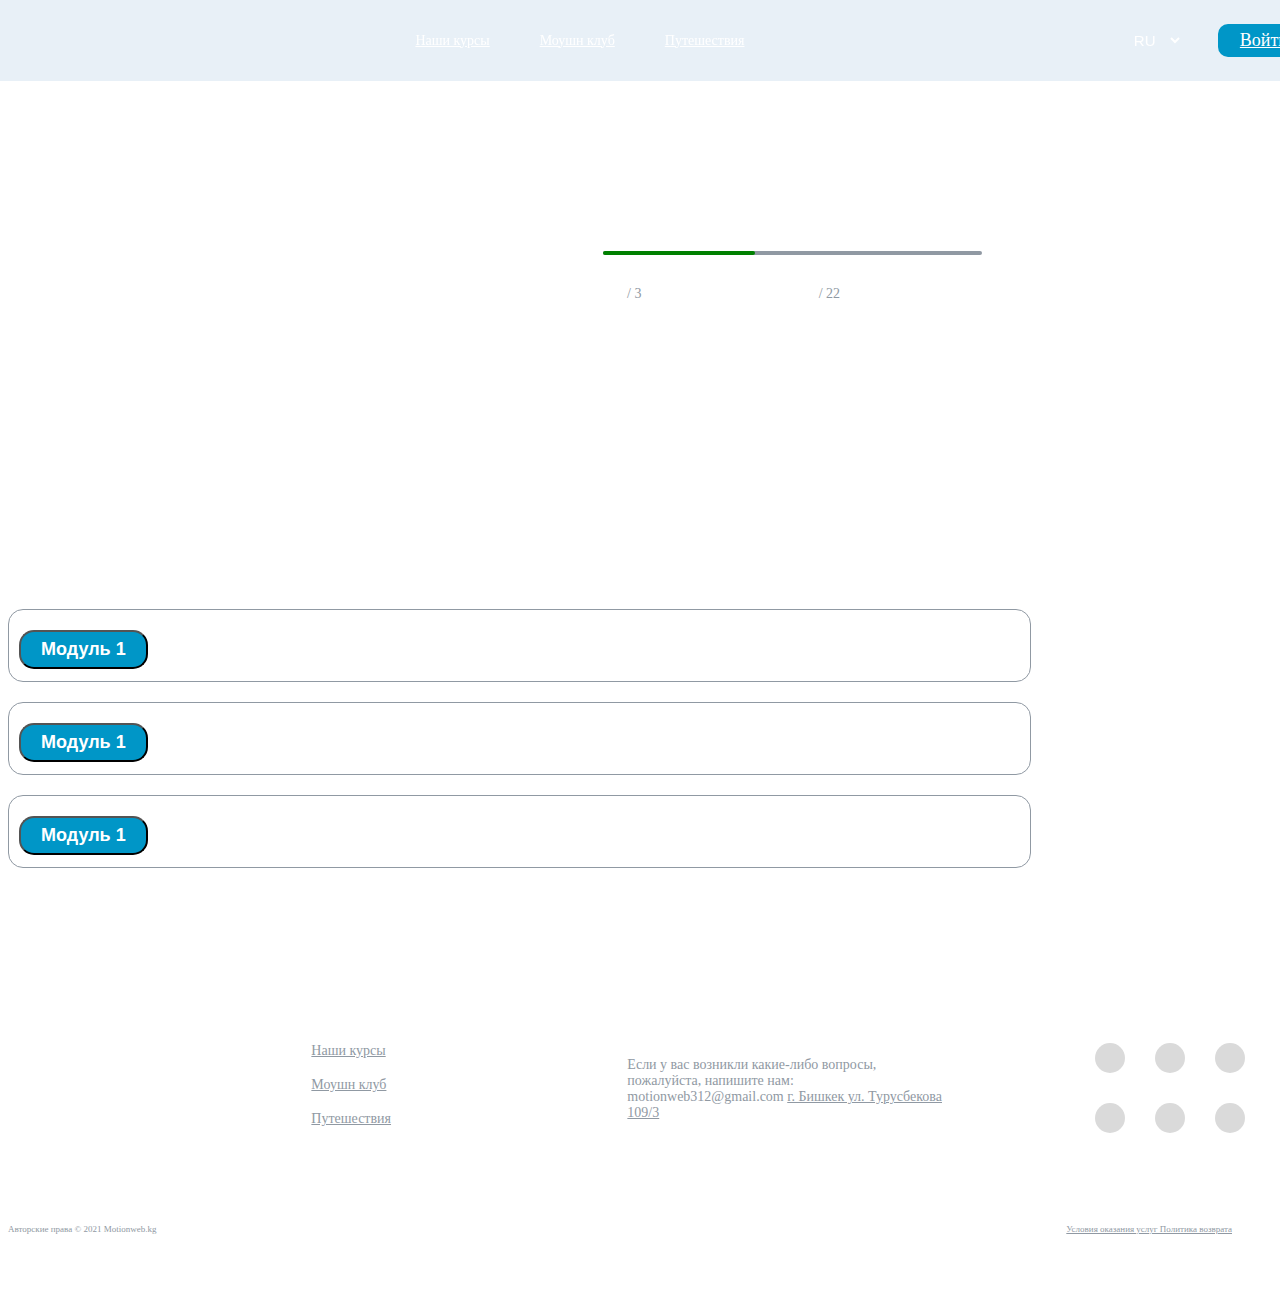
==== commit 2a3bf13e: "Merge branch 'master' into windows" ====
--- a/public/command-education.html
+++ b/public/command-education.html
@@ -392,6 +392,64 @@
         </div>
     </div>
 </section>
+<footer id="footer">
+    <div class="container">
+        <div class="footer">
+            <div class="footer--logo">
+                <img src="img/footerlogo.svg" alt="">
+            </div>
+            <div class="footer--blogs">
+                <div class="footer--blogs__blog">
+                    <h3>Motion web</h3>
+                    <a href="">Наши курсы</a>
+                    <a href="">Моушн клуб</a>
+                    <a href="">Путешествия</a>
+                </div>
+                <div class="footer--blogs__blog2">
+                    <h3>Связаться с нами</h3>
+                    <p>Если у вас возникли какие-либо
+                        вопросы, пожалуйста, напишите
+                        нам: motionweb312@gmail.com
+                        <a href="">г. Бишкек ул. Турусбекова 109/3</a>
+                    </p>
+                </div>
+            </div>
+            <div class="footer--icons">
+                <h3>Соцсети</h3>
+                <div class="footer--icons__blogs">
+                    <div class="footer--icons__blogs--blog">
+                        <i class="fa-brands fa-facebook-f"></i>
+                    </div>
+                    <div class="footer--icons__blogs--blog">
+                        <i class="fa-brands fa-instagram"></i>
+                    </div>
+                    <div class="footer--icons__blogs--blog">
+                        <i class="fa-brands fa-telegram"></i>
+                    </div>
+                    <div class="footer--icons__blogs--blog">
+                        <i class="fa-brands fa-youtube"></i>
+                    </div>
+                    <div class="footer--icons__blogs--blog">
+                        <i class="fa-brands fa-vk"></i>
+                    </div>
+                    <div class="footer--icons__blogs--blog">
+                        <i class="fa-brands fa-linkedin"></i>
+                    </div>
+                </div>
+            </div>
+            <div class="footer--bottom">
+                <p>Авторские права © 2021 Motionweb.kg</p>
+                <div class="footer--bottom__group">
+                    <a href="https://www.google.com" target="_blank">Условия оказания услуг Политика возврата</a>
+                    <div>
+                        <img src="img/visa.svg" alt="">
+                        <img src="img/mastercard.svg" alt="">
+                    </div>
+                </div>
+            </div>
+        </div>
+    </div>
+</footer>
 
 
 <script type="module" src="https://unpkg.com/ionicons@5.5.2/dist/ionicons/ionicons.esm.js"></script>
--- a/public/css/main.css
+++ b/public/css/main.css
@@ -106,6 +106,81 @@
 #hero .hero--bg img {
   width: 100%;
   height: 100%;
+}
+
+#chang .chang {
+  display: flex;
+  justify-content: space-between;
+  align-items: center;
+  flex-wrap: wrap;
+  margin: 40px 0;
+  gap: 4rem;
+}
+#chang .chang--alisa {
+  display: flex;
+  align-items: center;
+  justify-content: space-between;
+}
+#chang .chang--oleg {
+  width: 552px;
+  height: 264px;
+  background: #1E2023;
+  border-radius: 15px;
+}
+#chang .chang--oleg__just {
+  display: flex;
+  align-items: center;
+  justify-content: center;
+  margin-top: -30px;
+}
+#chang .chang--oleg__read h1 {
+  padding: 20px 0;
+  text-align: center;
+  font-weight: 700;
+  font-size: 14px;
+  line-height: 21px;
+  color: #FFFFFF;
+}
+#chang .chang--oleg__read h2 {
+  text-align: center;
+  font-style: normal;
+  font-weight: 400;
+  font-size: 10px;
+  line-height: 15px;
+  color: rgba(255, 255, 255, 0.6);
+}
+#chang .chang--oleg__read p {
+  font-weight: 400;
+  font-size: 12px;
+  line-height: 18px;
+  text-align: center;
+  color: #FFFFFF;
+}
+#chang .chang--oleg__read--goul {
+  display: flex;
+  align-items: center;
+  justify-content: flex-end;
+  padding: 20px 0 0;
+  margin: 0 20px 0;
+}
+#chang .chang--oleg__read--goul .star {
+  width: 13px;
+  height: 12px;
+  clip-path: polygon(50% 0%, 61% 35%, 98% 35%, 68% 57%, 79% 91%, 50% 70%, 21% 91%, 32% 57%, 2% 35%, 39% 35%);
+  background: orange;
+}
+#chang .chang--oleg__read--goul .star2 {
+  width: 13px;
+  height: 12px;
+  clip-path: polygon(50% 0%, 61% 35%, 98% 35%, 68% 57%, 79% 91%, 50% 70%, 21% 91%, 32% 57%, 2% 35%, 39% 35%);
+  background: #ffffff;
+}
+#chang .chang--oleg__read--goul p {
+  font-weight: 400;
+  font-size: 10px;
+  line-height: 15px;
+  color: rgba(255, 255, 255, 0.6);
+  margin: 0 10px;
 }
 
 #hero--inner2 .hero--inner2 {
@@ -1428,6 +1503,75 @@
   gap: 10px;
 }
 
+#signIn .signIn {
+  padding: 100px 0;
+  display: flex;
+  align-items: center;
+  justify-content: center;
+}
+#signIn .signIn--nav img {
+  width: 100px;
+  height: 100px;
+  margin-left: 200px;
+}
+#signIn .signIn--nav h1 {
+  font-family: "Poppins", sans-serif;
+  font-style: normal;
+  font-size: 36px;
+  line-height: 54px;
+  text-align: center;
+  color: #FFFFFF;
+  padding: 30px 0;
+}
+#signIn .signIn--nav input {
+  background: #FFFFFF;
+  border-radius: 15px;
+  width: 495px;
+  height: 63px;
+  padding-left: 20px;
+  box-shadow: 10px 10px 18px rgba(0, 0, 0, 0.26), -10px -10px 24px rgba(0, 0, 0, 0.26);
+}
+#signIn .signIn--nav__hero input {
+  margin: 20px 0;
+  background: #FFFFFF;
+  border-radius: 15px;
+  width: 500px;
+  height: 63px;
+  padding-left: 20px;
+  box-shadow: 10px 10px 18px rgba(0, 0, 0, 0.26), -10px -10px 24px rgba(0, 0, 0, 0.26);
+}
+#signIn .signIn--nav__hero input input::placeholder {
+  color: #1a1a2f;
+}
+#signIn .signIn--nav__hero--btn {
+  padding: 30px 0;
+  text-align: center;
+}
+#signIn .signIn--nav__hero--btn button {
+  box-shadow: 10px 10px 18px rgba(255, 255, 255, 0.15), -10px -10px 24px rgba(255, 255, 255, 0.13);
+  background: linear-gradient(180deg, rgba(13, 17, 68, 0.53) -21.43%, rgba(255, 255, 255, 0.51) 123.66%);
+  color: #FFFFFF;
+  padding: 9px 89px;
+  cursor: pointer;
+  transition: 0.4s;
+  font-size: 24px;
+  line-height: 36px;
+  border-radius: 15px;
+}
+#signIn .signIn--nav__hero--btn button:hover {
+  transform: scale(1.1);
+  border: 1px solid black;
+  background: rgba(26, 92, 255, 0.87);
+}
+#signIn .signIn--nav a {
+  margin-left: 181px;
+  text-align: center;
+  font-weight: 400;
+  font-size: 18px;
+  line-height: 27px;
+  text-decoration-line: underline;
+  color: #9099A3;
+  padding: 5px 0;
 #header .header {
   position: fixed;
   top: 0;
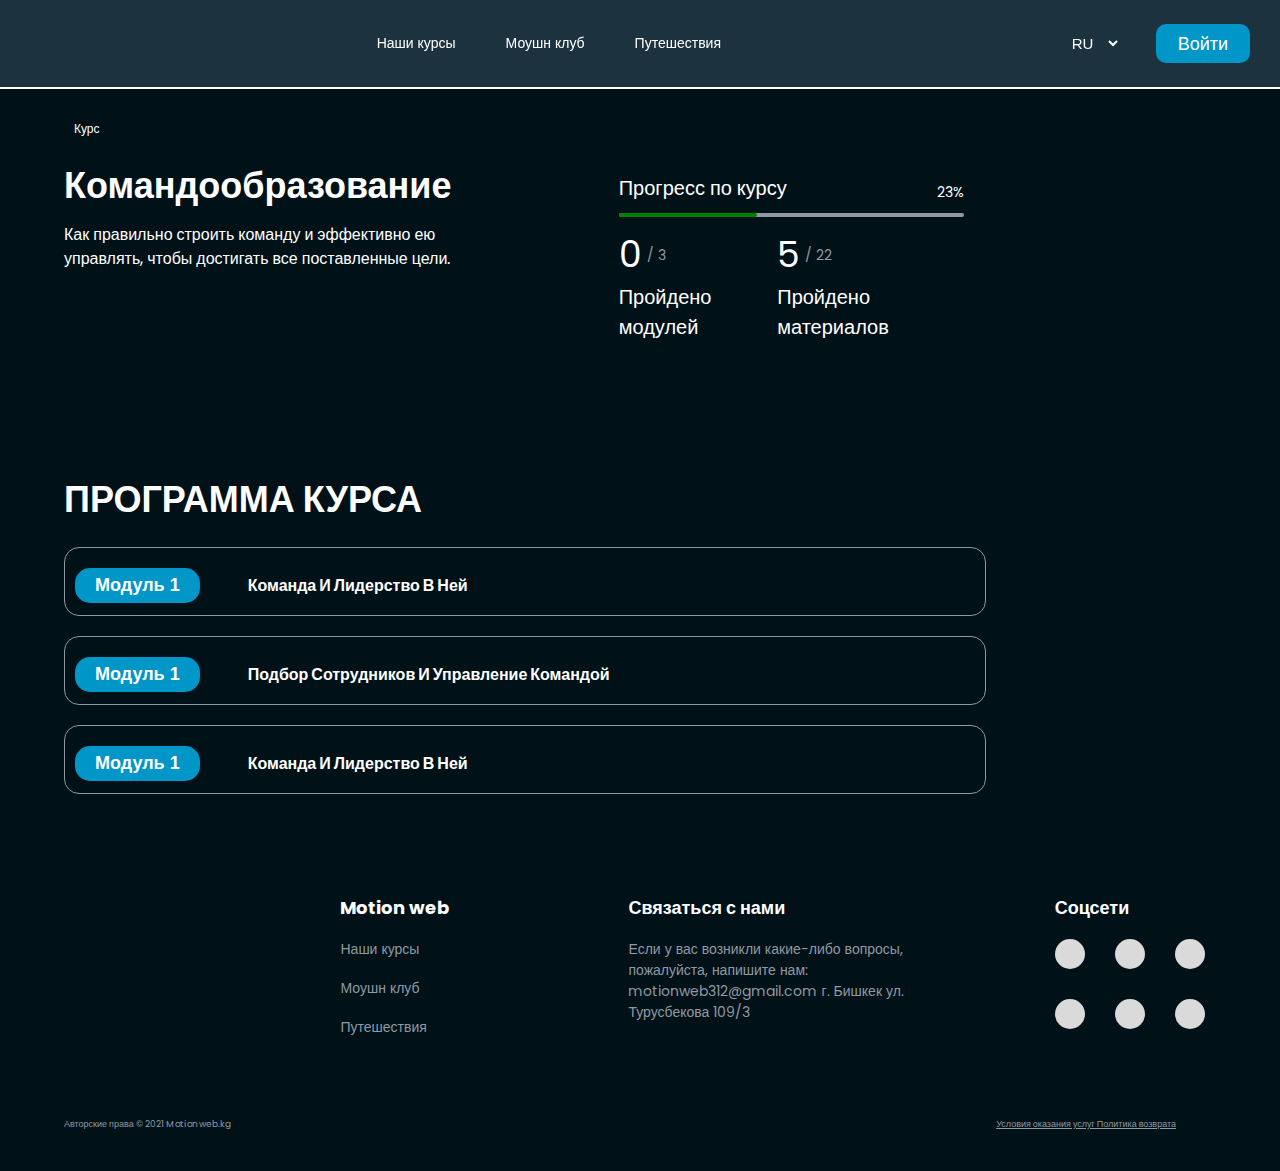
==== commit ef14ca90: "added section" ====
--- a/public/command-education.html
+++ b/public/command-education.html
@@ -15,7 +15,7 @@
     <div class="container">
         <div class="header">
             <div class="header--logo">
-                <a href="#">
+                <a href="index.html">
                     <img src="img/logo.svg" alt="">
                 </a>
             </div>
@@ -37,6 +37,25 @@
         </div>
     </div>
 </header>
+<div class="burger">
+    <input type="checkbox" id="menu-toggle" class="burger--input"/>
+    <label for="menu-toggle" class="burger--label"></label>
+    <ul class="burger--menu">
+        <li><a href="our-courses.html" target="_blank" class="header--nav__item">Наши курсы</a></li>
+        <li><a href="#" class="header--nav__item">Моушн клуб</a></li>
+        <li><a href="#" class="header--nav__item">Путешествия</a></li>
+        <li class="burger--menu__group">
+            <select>
+                <option>RU</option>
+                <option>ENG</option>
+                <option>KG</option>
+                <option>TR</option>
+                <option>UZB</option>
+            </select>
+            <a href="sign-in.html" target="_self">Войти</a>
+        </li>
+    </ul>
+</div>
 <section id="hero--inner2">
     <div class="container">
         <div class="hero--inner2">
--- a/public/css/main.css
+++ b/public/css/main.css
@@ -1,3 +1,7 @@
+.scroll {
+  overflow: hidden;
+}
+
 .swiper {
   width: 100%;
 }
@@ -60,7 +64,7 @@
   transition: all 0.4s ease-in;
 }
 #header .header--group a:hover {
-  transform: translateY(2px);
+  transform: scale(0.98) translateY(2px);
 }
 
 #hero {
@@ -108,271 +112,6 @@
   height: 100%;
 }
 
-#chang .chang {
-  display: flex;
-  justify-content: space-between;
-  align-items: center;
-  flex-wrap: wrap;
-  margin: 40px 0;
-  gap: 4rem;
-}
-#chang .chang--alisa {
-  display: flex;
-  align-items: center;
-  justify-content: space-between;
-}
-#chang .chang--oleg {
-  width: 552px;
-  height: 264px;
-  background: #1E2023;
-  border-radius: 15px;
-}
-#chang .chang--oleg__just {
-  display: flex;
-  align-items: center;
-  justify-content: center;
-  margin-top: -30px;
-}
-#chang .chang--oleg__read h1 {
-  padding: 20px 0;
-  text-align: center;
-  font-weight: 700;
-  font-size: 14px;
-  line-height: 21px;
-  color: #FFFFFF;
-}
-#chang .chang--oleg__read h2 {
-  text-align: center;
-  font-style: normal;
-  font-weight: 400;
-  font-size: 10px;
-  line-height: 15px;
-  color: rgba(255, 255, 255, 0.6);
-}
-#chang .chang--oleg__read p {
-  font-weight: 400;
-  font-size: 12px;
-  line-height: 18px;
-  text-align: center;
-  color: #FFFFFF;
-}
-#chang .chang--oleg__read--goul {
-  display: flex;
-  align-items: center;
-  justify-content: flex-end;
-  padding: 20px 0 0;
-  margin: 0 20px 0;
-}
-#chang .chang--oleg__read--goul .star {
-  width: 13px;
-  height: 12px;
-  clip-path: polygon(50% 0%, 61% 35%, 98% 35%, 68% 57%, 79% 91%, 50% 70%, 21% 91%, 32% 57%, 2% 35%, 39% 35%);
-  background: orange;
-}
-#chang .chang--oleg__read--goul .star2 {
-  width: 13px;
-  height: 12px;
-  clip-path: polygon(50% 0%, 61% 35%, 98% 35%, 68% 57%, 79% 91%, 50% 70%, 21% 91%, 32% 57%, 2% 35%, 39% 35%);
-  background: #ffffff;
-}
-#chang .chang--oleg__read--goul p {
-  font-weight: 400;
-  font-size: 10px;
-  line-height: 15px;
-  color: rgba(255, 255, 255, 0.6);
-  margin: 0 10px;
-}
-
-#hero--inner2 .hero--inner2 {
-  padding: 120px 0 100px 0;
-}
-#hero--inner2 .hero--inner2__desc span {
-  font-weight: 400;
-  font-size: 12px;
-  color: #FFFFFF;
-  display: flex;
-  align-items: center;
-  gap: 10px;
-}
-#hero--inner2 .hero--inner2__desc--group {
-  display: flex;
-  align-items: start;
-  column-gap: 140px;
-  margin: 20px 0 30px 0;
-}
-#hero--inner2 .hero--inner2__desc--group__left {
-  width: 36%;
-}
-#hero--inner2 .hero--inner2__desc--group__left h1 {
-  font-weight: 700;
-  font-size: 36px;
-  color: #FFFFFF;
-  margin-bottom: 10px;
-}
-#hero--inner2 .hero--inner2__desc--group__left p {
-  font-weight: 400;
-  font-size: 16px;
-  line-height: 24px;
-  color: #FFFFFF;
-}
-#hero--inner2 .hero--inner2__desc--group__right {
-  width: 30%;
-  display: flex;
-  flex-direction: column;
-  row-gap: 10px;
-  padding-top: 15px;
-}
-#hero--inner2 .hero--inner2__desc--group__right--topGroup {
-  display: flex;
-  align-items: center;
-  justify-content: space-between;
-  align-items: end;
-}
-#hero--inner2 .hero--inner2__desc--group__right--topGroup h3 {
-  font-weight: 400;
-  font-size: 20px;
-  color: #FFFFFF;
-}
-#hero--inner2 .hero--inner2__desc--group__right--topGroup span {
-  font-weight: 400;
-  font-size: 14px;
-  color: #FFFFFF;
-}
-#hero--inner2 .hero--inner2__desc--group__right--progress {
-  width: 100%;
-  height: 4px;
-  border-radius: 15px;
-  background-color: #9099A3;
-}
-#hero--inner2 .hero--inner2__desc--group__right--progress div {
-  width: 40%;
-  height: 100%;
-  background-color: green;
-  border-radius: 15px;
-}
-#hero--inner2 .hero--inner2__desc--group__right--btmGroup {
-  display: flex;
-  justify-content: space-between;
-}
-#hero--inner2 .hero--inner2__desc--group__right--btmGroup__left div {
-  display: flex;
-  align-items: center;
-  column-gap: 6px;
-}
-#hero--inner2 .hero--inner2__desc--group__right--btmGroup__left div span {
-  font-weight: 400;
-  font-size: 36px;
-  color: #FFFFFF;
-}
-#hero--inner2 .hero--inner2__desc--group__right--btmGroup__left div p {
-  font-weight: 400;
-  font-size: 14px;
-  color: #9099A3;
-}
-#hero--inner2 .hero--inner2__desc--group__right--btmGroup__left p {
-  font-weight: 400;
-  font-size: 20px;
-  line-height: 30px;
-  color: #FFFFFF;
-}
-
-#course--program2 .course--program2 {
-  padding-bottom: 100px;
-}
-#course--program2 .course--program2__title {
-  font-weight: 700;
-  font-size: 48px;
-  color: #FFFFFF;
-  font-size: 36px;
-  margin-bottom: 20px;
-}
-#course--program2 .course--program2__blog {
-  width: 80%;
-  display: flex;
-  flex-direction: column;
-  row-gap: 20px;
-}
-#course--program2 .course--program2__blog--accordion {
-  width: 100%;
-  position: relative;
-  padding: 20px 0 10px 10px;
-  border: 1px solid #9099A3;
-  border-radius: 15px;
-}
-#course--program2 .course--program2__blog--accordion__btn {
-  font-weight: 700;
-  font-size: 18px;
-  text-transform: capitalize;
-  color: #FFFFFF;
-  padding: 7px 20px;
-  background: #0096C7;
-  border-radius: 15px;
-  transition: all 0.4s ease-in;
-}
-#course--program2 .course--program2__blog--accordion__btn:hover {
-  transform: translateY(2px);
-}
-#course--program2 .course--program2__blog--accordion__title {
-  font-weight: 700;
-  font-size: 16px;
-  line-height: 24px;
-  text-transform: capitalize;
-  color: #FFFFFF;
-  margin-left: 44px;
-}
-#course--program2 .course--program2__blog--accordion__title i {
-  font-size: 22px;
-  position: absolute;
-  right: 14px;
-  top: 25px;
-  -webkit-transition: all 0.3s ease;
-  -moz-transition: all 0.3s ease;
-  -o-transition: all 0.3s ease;
-  transition: all 0.3s ease;
-}
-#course--program2 .course--program2__blog--accordion input {
-  display: none;
-}
-#course--program2 .course--program2__blog--accordion__wrap {
-  margin-top: 2px;
-  max-height: 0;
-  overflow: hidden;
-  display: flex;
-  justify-content: end;
-  transition: max-height 0.6s ease-in;
-}
-#course--program2 .course--program2__blog--accordion__wrap ul {
-  padding: 25px 0;
-  display: flex;
-  flex-direction: column;
-  row-gap: 10px;
-}
-#course--program2 .course--program2__blog--accordion__wrap ul li {
-  display: flex;
-  align-items: start;
-  column-gap: 20px;
-}
-#course--program2 .course--program2__blog--accordion__wrap ul li p {
-  width: 65%;
-  font-weight: 400;
-  font-size: 20px;
-  line-height: 30px;
-  text-transform: capitalize;
-  color: #FFFFFF;
-}
-#course--program2 .course--program2__blog--accordion__wrap ul li p span {
-  font-weight: 400;
-  font-size: 14px;
-  text-transform: capitalize;
-  color: #9099A3;
-}
-#course--program2 .course--program2__blog--accordion input:checked + .course--program2__blog--accordion__title i {
-  transform: rotate(180deg);
-}
-#course--program2 .course--program2__blog--accordion input:checked ~ .course--program2__blog--accordion__wrap {
-  max-height: 1000px;
-}
-
 #hero--inner .hero--inner {
   padding: 120px 0 100px 0;
 }
@@ -445,205 +184,97 @@
   height: 500px;
 }
 
-#courses {
-  padding-bottom: 100px;
-}
-#courses .courses--group {
-  display: flex;
-  align-items: center;
-  gap: 40px;
-}
-#courses .courses--group__title {
-  font-weight: 700;
-  font-size: 48px;
-  color: #FFFFFF;
+#hero--inner2 .hero--inner2 {
+  padding: 120px 0 100px 0;
+}
+#hero--inner2 .hero--inner2__desc span {
+  font-weight: 400;
+  font-size: 12px;
+  color: #FFFFFF;
+  display: flex;
+  align-items: center;
+  gap: 10px;
+}
+#hero--inner2 .hero--inner2__desc--group {
+  display: flex;
+  align-items: start;
+  column-gap: 140px;
+  margin: 20px 0 30px 0;
+}
+#hero--inner2 .hero--inner2__desc--group__left {
+  width: 36%;
+}
+#hero--inner2 .hero--inner2__desc--group__left h1 {
+  font-weight: 700;
   font-size: 36px;
-}
-#courses .courses--group__group {
-  display: flex;
-  gap: 20px;
-}
-#courses .courses--group__group--blog {
-  display: flex;
-  align-items: center;
-  justify-content: center;
-  width: 44px;
-  height: 44px;
-  background: #FFFFFF;
-  border-radius: 15px;
-}
-#courses .courses--blogs {
-  display: flex;
-  align-items: center;
-  justify-content: space-between;
-  margin-top: 25px;
-}
-#courses .courses--blogs .swiper {
-  width: 100%;
-}
-#courses .courses--blogs .swiper-wrapper {
-  display: flex;
-  gap: 208px;
-}
-#courses .courses--blogs .swiper-wrapper .swiper-slide {
-  height: 300px;
-}
-#courses .courses--blogs__blog {
-  width: 142%;
-  height: 300px;
-  padding: 20px 60px 30px 20px;
-  background: #FFFFFF;
-  border-radius: 15px;
-  position: relative;
-}
-#courses .courses--blogs__blog--nav {
-  display: flex;
-  align-items: center;
-  gap: 15px;
-}
-#courses .courses--blogs__blog--nav a {
-  font-weight: 400;
-  font-size: 12px;
-  color: #9099A3;
-  transition: all 0.4s ease-in;
-}
-#courses .courses--blogs__blog--nav a:hover {
-  transform: translateY(1.2px);
-}
-#courses .courses--blogs__blog--desc {
-  margin: 22px 0 75px 0;
-}
-#courses .courses--blogs__blog--desc h2 {
-  font-weight: 700;
-  font-size: 20px;
-  color: #2C3E50;
-}
-#courses .courses--blogs__blog--desc p {
-  width: 276px;
+  color: #FFFFFF;
+  margin-bottom: 10px;
+}
+#hero--inner2 .hero--inner2__desc--group__left p {
   font-weight: 400;
   font-size: 16px;
   line-height: 24px;
-  color: #2C3E50;
-}
-#courses .courses--blogs__blog--group {
+  color: #FFFFFF;
+}
+#hero--inner2 .hero--inner2__desc--group__right {
+  width: 30%;
+  display: flex;
+  flex-direction: column;
+  row-gap: 10px;
+  padding-top: 15px;
+}
+#hero--inner2 .hero--inner2__desc--group__right--topGroup {
   display: flex;
   align-items: center;
   justify-content: space-between;
-  width: 110px;
-  padding-bottom: 2px;
-  border-bottom: 1px solid #000000;
-}
-#courses .courses--blogs__blog--group a {
-  font-weight: 600;
-  font-size: 16px;
-  text-transform: capitalize;
-  color: #1E2024;
-}
-#courses .courses--blogs__blog--img {
-  position: absolute;
-  right: 40px;
-  bottom: 0;
-  width: 200px;
-  height: 280px;
-}
-#courses .courses--blogs__blog--img img {
+  align-items: end;
+}
+#hero--inner2 .hero--inner2__desc--group__right--topGroup h3 {
+  font-weight: 400;
+  font-size: 20px;
+  color: #FFFFFF;
+}
+#hero--inner2 .hero--inner2__desc--group__right--topGroup span {
+  font-weight: 400;
+  font-size: 14px;
+  color: #FFFFFF;
+}
+#hero--inner2 .hero--inner2__desc--group__right--progress {
   width: 100%;
+  height: 4px;
+  border-radius: 15px;
+  background-color: #9099A3;
+}
+#hero--inner2 .hero--inner2__desc--group__right--progress div {
+  width: 40%;
   height: 100%;
-}
-#courses .courses--groups {
-  display: flex;
-  flex-wrap: wrap;
-  column-gap: 40px;
-  row-gap: 60px;
-  margin-top: 74px;
-}
-#courses .courses--groups__blog {
-  width: 48%;
-  height: 300px;
-  background: #FFFFFF;
+  background-color: green;
   border-radius: 15px;
-  padding: 24px 30px;
-  display: flex;
-  flex-direction: column;
-  row-gap: 18px;
-  position: relative;
-  overflow: hidden;
-}
-#courses .courses--groups__blog--group {
-  display: flex;
-  align-items: center;
-  gap: 12px;
-  font-weight: 400;
-  font-size: 12px;
+}
+#hero--inner2 .hero--inner2__desc--group__right--btmGroup {
+  display: flex;
+  justify-content: space-between;
+}
+#hero--inner2 .hero--inner2__desc--group__right--btmGroup__left div {
+  display: flex;
+  align-items: center;
+  column-gap: 6px;
+}
+#hero--inner2 .hero--inner2__desc--group__right--btmGroup__left div span {
+  font-weight: 400;
+  font-size: 36px;
+  color: #FFFFFF;
+}
+#hero--inner2 .hero--inner2__desc--group__right--btmGroup__left div p {
+  font-weight: 400;
+  font-size: 14px;
   color: #9099A3;
 }
-#courses .courses--groups__blog h2 {
-  font-weight: 700;
+#hero--inner2 .hero--inner2__desc--group__right--btmGroup__left p {
+  font-weight: 400;
   font-size: 20px;
   line-height: 30px;
-  color: #2C3E50;
-}
-#courses .courses--groups__blog p {
-  font-size: 16px;
-  color: #9099A3;
-}
-#courses .courses--groups__blog--date {
-  display: flex;
-  gap: 20px;
-  padding-bottom: 10px;
-  border-bottom: 0.5px solid #9099A3;
-}
-#courses .courses--groups__blog--date span {
-  font-weight: 400;
-  font-size: 14px;
-  color: #9099A3;
-}
-#courses .courses--groups__blog--team {
-  display: flex;
-  align-items: center;
-  gap: 10px;
-}
-#courses .courses--groups__blog--team p {
-  font-weight: 400;
-  font-size: 14px;
-  line-height: 21px;
-  color: #9099A3;
-}
-#courses .courses--groups__blog--team p span {
-  font-weight: 700;
-  font-size: 16px;
-  color: #2C3E50;
-}
-#courses .courses--groups__blog--blogNew {
-  display: flex;
-  align-items: center;
-  justify-content: center;
-  width: 70px;
-  height: 30px;
-  background: #FF091E;
-  border-radius: 0px 15px;
-  position: absolute;
-  top: 0;
-  right: 0;
-}
-#courses .courses--groups__blog--blogNew span {
-  font-weight: 700;
-  font-size: 14px;
-  color: #FFFFFF;
-}
-#courses .courses--btn {
-  font-weight: 700;
-  font-size: 20px;
-  color: #FFFFFF;
-  padding: 15px 58px;
-  background: #0096C7;
-  border-radius: 15px;
-  display: block;
-  margin: 30px auto 0 auto;
-  transition: all 0.4s ease-in;
-}
-#courses .courses--btn:hover {
-  transform: scale(0.97);
+  color: #FFFFFF;
 }
 
 #about--course .about--course {
@@ -845,6 +476,106 @@
   border: 2px solid transparent;
 }
 
+#course--program2 .course--program2 {
+  padding-bottom: 100px;
+}
+#course--program2 .course--program2__title {
+  font-weight: 700;
+  font-size: 48px;
+  color: #FFFFFF;
+  font-size: 36px;
+  margin-bottom: 20px;
+}
+#course--program2 .course--program2__blog {
+  width: 80%;
+  display: flex;
+  flex-direction: column;
+  row-gap: 20px;
+}
+#course--program2 .course--program2__blog--accordion {
+  width: 100%;
+  position: relative;
+  padding: 20px 0 10px 10px;
+  border: 1px solid #9099A3;
+  border-radius: 15px;
+}
+#course--program2 .course--program2__blog--accordion__btn {
+  font-weight: 700;
+  font-size: 18px;
+  text-transform: capitalize;
+  color: #FFFFFF;
+  padding: 7px 20px;
+  background: #0096C7;
+  border-radius: 15px;
+  transition: all 0.4s ease-in;
+}
+#course--program2 .course--program2__blog--accordion__btn:hover {
+  transform: translateY(2px);
+}
+#course--program2 .course--program2__blog--accordion__title {
+  font-weight: 700;
+  font-size: 16px;
+  line-height: 24px;
+  text-transform: capitalize;
+  color: #FFFFFF;
+  margin-left: 44px;
+}
+#course--program2 .course--program2__blog--accordion__title i {
+  font-size: 22px;
+  position: absolute;
+  right: 14px;
+  top: 25px;
+  -webkit-transition: all 0.3s ease;
+  -moz-transition: all 0.3s ease;
+  -o-transition: all 0.3s ease;
+  transition: all 0.3s ease;
+}
+#course--program2 .course--program2__blog--accordion input {
+  display: none;
+}
+#course--program2 .course--program2__blog--accordion input {
+  display: none;
+}
+#course--program2 .course--program2__blog--accordion__wrap {
+  margin-top: 2px;
+  max-height: 0;
+  overflow: hidden;
+  display: flex;
+  justify-content: end;
+  transition: max-height 0.6s ease-in;
+}
+#course--program2 .course--program2__blog--accordion__wrap ul {
+  padding: 25px 0;
+  display: flex;
+  flex-direction: column;
+  row-gap: 10px;
+}
+#course--program2 .course--program2__blog--accordion__wrap ul li {
+  display: flex;
+  align-items: start;
+  column-gap: 20px;
+}
+#course--program2 .course--program2__blog--accordion__wrap ul li p {
+  width: 65%;
+  font-weight: 400;
+  font-size: 20px;
+  line-height: 30px;
+  text-transform: capitalize;
+  color: #FFFFFF;
+}
+#course--program2 .course--program2__blog--accordion__wrap ul li p span {
+  font-weight: 400;
+  font-size: 14px;
+  text-transform: capitalize;
+  color: #9099A3;
+}
+#course--program2 .course--program2__blog--accordion input:checked + .course--program2__blog--accordion__title i {
+  transform: rotate(180deg);
+}
+#course--program2 .course--program2__blog input:checked ~ .course--program2__blog--accordion__wrap {
+  max-height: 1000px;
+}
+
 #blogs .blogs {
   display: flex;
   align-items: center;
@@ -927,6 +658,7 @@
   border: 1px solid #9099A3;
   border-radius: 15px;
   position: relative;
+  box-shadow: rgba(0, 0, 0, 0.25) 0px 14px 28px, rgba(0, 0, 0, 0.22) 0px 10px 10px;
 }
 #margulan .margulan span {
   font-weight: 400;
@@ -1007,6 +739,208 @@
   line-height: 24px;
   text-transform: capitalize;
   color: #FFFFFF;
+}
+
+#courses {
+  padding-bottom: 100px;
+}
+#courses .courses--group {
+  display: flex;
+  align-items: center;
+  gap: 40px;
+}
+#courses .courses--group__title {
+  font-weight: 700;
+  font-size: 48px;
+  color: #FFFFFF;
+  font-size: 36px;
+}
+#courses .courses--group__group {
+  display: flex;
+  gap: 20px;
+}
+#courses .courses--group__group--blog {
+  display: flex;
+  align-items: center;
+  justify-content: center;
+  width: 44px;
+  height: 44px;
+  background: #FFFFFF;
+  border-radius: 15px;
+}
+#courses .courses--blogs {
+  display: flex;
+  align-items: center;
+  justify-content: space-between;
+  margin-top: 25px;
+}
+#courses .courses--blogs .swiper {
+  width: 100%;
+}
+#courses .courses--blogs .swiper-wrapper {
+  display: flex;
+  gap: 208px;
+}
+#courses .courses--blogs .swiper-wrapper .swiper-slide {
+  height: 300px;
+}
+#courses .courses--blogs__blog {
+  width: 142%;
+  height: 300px;
+  padding: 20px 60px 30px 20px;
+  background: #FFFFFF;
+  border-radius: 15px;
+  position: relative;
+  box-shadow: rgba(0, 0, 0, 0.07) 0px 1px 2px, rgba(0, 0, 0, 0.07) 0px 2px 4px, rgba(0, 0, 0, 0.07) 0px 4px 8px, rgba(0, 0, 0, 0.07) 0px 8px 16px, rgba(0, 0, 0, 0.07) 0px 16px 32px, rgba(0, 0, 0, 0.07) 0px 32px 64px;
+}
+#courses .courses--blogs__blog--nav {
+  display: flex;
+  align-items: center;
+  gap: 15px;
+}
+#courses .courses--blogs__blog--nav a {
+  font-weight: 400;
+  font-size: 12px;
+  color: #9099A3;
+  transition: all 0.4s ease-in;
+}
+#courses .courses--blogs__blog--nav a:hover {
+  transform: translateY(1.2px);
+}
+#courses .courses--blogs__blog--desc {
+  margin: 22px 0 75px 0;
+}
+#courses .courses--blogs__blog--desc h2 {
+  font-weight: 700;
+  font-size: 20px;
+  color: #2C3E50;
+}
+#courses .courses--blogs__blog--desc p {
+  width: 276px;
+  font-weight: 400;
+  font-size: 16px;
+  line-height: 24px;
+  color: #2C3E50;
+}
+#courses .courses--blogs__blog--group {
+  display: flex;
+  align-items: center;
+  justify-content: space-between;
+  width: 110px;
+  padding-bottom: 2px;
+  border-bottom: 1px solid #000000;
+}
+#courses .courses--blogs__blog--group a {
+  font-weight: 600;
+  font-size: 16px;
+  text-transform: capitalize;
+  color: #1E2024;
+}
+#courses .courses--blogs__blog--img {
+  position: absolute;
+  right: 40px;
+  bottom: 0;
+  width: 200px;
+  height: 280px;
+}
+#courses .courses--blogs__blog--img img {
+  width: 100%;
+  height: 100%;
+}
+#courses .courses--groups {
+  display: flex;
+  flex-wrap: wrap;
+  column-gap: 40px;
+  row-gap: 60px;
+  margin-top: 74px;
+}
+#courses .courses--groups__blog {
+  width: 48%;
+  height: 300px;
+  background: #FFFFFF;
+  border-radius: 15px;
+  padding: 24px 30px;
+  display: flex;
+  flex-direction: column;
+  row-gap: 18px;
+  position: relative;
+  overflow: hidden;
+}
+#courses .courses--groups__blog--group {
+  display: flex;
+  align-items: center;
+  gap: 12px;
+  font-weight: 400;
+  font-size: 12px;
+  color: #9099A3;
+}
+#courses .courses--groups__blog h2 {
+  font-weight: 700;
+  font-size: 20px;
+  line-height: 30px;
+  color: #2C3E50;
+}
+#courses .courses--groups__blog p {
+  font-size: 16px;
+  color: #9099A3;
+}
+#courses .courses--groups__blog--date {
+  display: flex;
+  gap: 20px;
+  padding-bottom: 10px;
+  border-bottom: 0.5px solid #9099A3;
+}
+#courses .courses--groups__blog--date span {
+  font-weight: 400;
+  font-size: 14px;
+  color: #9099A3;
+}
+#courses .courses--groups__blog--team {
+  display: flex;
+  align-items: center;
+  gap: 10px;
+}
+#courses .courses--groups__blog--team p {
+  font-weight: 400;
+  font-size: 14px;
+  line-height: 21px;
+  color: #9099A3;
+}
+#courses .courses--groups__blog--team p span {
+  font-weight: 700;
+  font-size: 16px;
+  color: #2C3E50;
+}
+#courses .courses--groups__blog--blogNew {
+  display: flex;
+  align-items: center;
+  justify-content: center;
+  width: 70px;
+  height: 30px;
+  background: #FF091E;
+  border-radius: 0px 15px;
+  position: absolute;
+  top: 0;
+  right: 0;
+}
+#courses .courses--groups__blog--blogNew span {
+  font-weight: 700;
+  font-size: 14px;
+  color: #FFFFFF;
+}
+#courses .courses--btn {
+  font-weight: 700;
+  font-size: 20px;
+  color: #FFFFFF;
+  padding: 15px 58px;
+  background: #0096C7;
+  border-radius: 15px;
+  display: block;
+  margin: 30px auto 0 auto;
+  transition: all 0.4s ease-in;
+}
+#courses .courses--btn:hover {
+  transform: scale(0.97);
 }
 
 #masterclass {
@@ -1503,16 +1437,95 @@
   gap: 10px;
 }
 
+#chang .chang {
+  display: flex;
+  justify-content: space-between;
+  align-items: center;
+  flex-wrap: wrap;
+  margin: 40px 0;
+  gap: 4rem;
+}
+#chang .chang--alisa {
+  display: flex;
+  align-items: center;
+  justify-content: space-between;
+}
+#chang .chang--oleg {
+  width: 552px;
+  height: 264px;
+  background: #1E2023;
+  border-radius: 15px;
+}
+#chang .chang--oleg__just {
+  display: flex;
+  align-items: center;
+  justify-content: center;
+  margin-top: -30px;
+}
+#chang .chang--oleg__read h1 {
+  padding: 20px 0;
+  text-align: center;
+  font-weight: 700;
+  font-size: 14px;
+  line-height: 21px;
+  color: #FFFFFF;
+}
+#chang .chang--oleg__read h2 {
+  text-align: center;
+  font-style: normal;
+  font-weight: 400;
+  font-size: 10px;
+  line-height: 15px;
+  color: rgba(255, 255, 255, 0.6);
+}
+#chang .chang--oleg__read p {
+  font-weight: 400;
+  font-size: 12px;
+  line-height: 18px;
+  text-align: center;
+  color: #FFFFFF;
+}
+#chang .chang--oleg__read--goul {
+  display: flex;
+  align-items: center;
+  justify-content: flex-end;
+  padding: 20px 0 0;
+  margin: 0 20px 0;
+}
+#chang .chang--oleg__read--goul .star {
+  width: 13px;
+  height: 12px;
+  clip-path: polygon(50% 0%, 61% 35%, 98% 35%, 68% 57%, 79% 91%, 50% 70%, 21% 91%, 32% 57%, 2% 35%, 39% 35%);
+  background: orange;
+}
+#chang .chang--oleg__read--goul .star2 {
+  width: 13px;
+  height: 12px;
+  clip-path: polygon(50% 0%, 61% 35%, 98% 35%, 68% 57%, 79% 91%, 50% 70%, 21% 91%, 32% 57%, 2% 35%, 39% 35%);
+  background: #ffffff;
+}
+#chang .chang--oleg__read--goul p {
+  font-weight: 400;
+  font-size: 10px;
+  line-height: 15px;
+  color: rgba(255, 255, 255, 0.6);
+  margin: 0 10px;
+}
+
 #signIn .signIn {
   padding: 100px 0;
   display: flex;
   align-items: center;
   justify-content: center;
 }
-#signIn .signIn--nav img {
+#signIn .signIn--nav .link {
+  display: block;
+  margin-left: 200px;
+}
+#signIn .signIn--nav .link img {
+  display: block;
   width: 100px;
   height: 100px;
-  margin-left: 200px;
 }
 #signIn .signIn--nav h1 {
   font-family: "Poppins", sans-serif;
@@ -1572,63 +1585,1104 @@
   text-decoration-line: underline;
   color: #9099A3;
   padding: 5px 0;
-#header .header {
-  position: fixed;
-  top: 0;
-  left: 0;
-  z-index: 99;
-  width: 100%;
-  padding: 24px 30px;
-  background-color: rgba(140, 179, 217, 0.2);
-  border-bottom: 2px solid #FFFFFF;
-  backdrop-filter: blur(50px);
-  display: flex;
-  align-items: center;
-  justify-content: space-between;
-}
-#header .header--nav {
-  display: flex;
-  gap: 50px;
-}
-#header .header--nav__item {
-  font-weight: 500;
-  font-size: 14px;
-  color: #FFFFFF;
-  transition: all 0.4s ease-in;
-}
-#header .header--nav__item:hover {
-  color: #c6d8eb;
-  transform: translateY(2px);
-}
-#header .header--group {
-  display: flex;
-  gap: 35px;
-}
-#header .header--group select {
-  border: none;
-  outline: none;
-  background-color: transparent;
-  font-weight: 400;
-  font-size: 15px;
-  color: #FFFFFF;
-}
-#header .header--group select option {
-  background-color: #1E2024;
-}
-#header .header--group a {
-  display: block;
-  font-weight: 500;
+}
+
+#red .red {
+  padding: 100px 0;
+  display: flex;
+  align-items: center;
+  justify-content: center;
+}
+#red .red--navbar img {
+  margin-left: 190px;
+}
+#red .red--navbar h1 {
+  font-family: "Poppins", sans-serif;
+  font-style: normal;
+  font-size: 36px;
+  line-height: 54px;
+  text-align: center;
+  color: #FFFFFF;
+  padding: 30px 0;
+}
+#red .red--navbar input {
+  background: #FFFFFF;
+  border-radius: 15px;
+  width: 495px;
+  height: 63px;
+  padding-left: 20px;
+  box-shadow: 10px 10px 18px rgba(0, 0, 0, 0.26), -10px -10px 24px rgba(0, 0, 0, 0.26);
+}
+#red .red--navbar__horrol input {
+  margin: 20px 0;
+  background: #FFFFFF;
+  border-radius: 15px;
+  width: 500px;
+  height: 63px;
+  padding-left: 20px;
+  box-shadow: 10px 10px 18px rgba(0, 0, 0, 0.26), -10px -10px 24px rgba(0, 0, 0, 0.26);
+}
+#red .red--navbar__horrol input input::placeholder {
+  color: #1a1a2f;
+}
+#red .red--navbar__horrol--btn {
+  padding: 30px 0;
+  text-align: center;
+}
+#red .red--navbar__horrol--btn button {
+  box-shadow: 10px 10px 18px rgba(255, 255, 255, 0.15), -10px -10px 24px rgba(255, 255, 255, 0.13);
+  background: linear-gradient(180deg, rgba(13, 17, 68, 0.53) -21.43%, rgba(255, 255, 255, 0.51) 123.66%);
+  color: #FFFFFF;
+  padding: 9px 89px;
+  cursor: pointer;
+  transition: 0.4s;
+  font-size: 24px;
+  line-height: 36px;
+  border-radius: 15px;
+}
+#red .red--navbar__horrol--btn button:hover {
+  transform: scale(1.1);
+  border: 1px solid black;
+  background: rgba(26, 92, 255, 0.87);
+}
+#red .red--navbar a {
+  margin-left: 154px;
+  text-align: center;
+  font-weight: 400;
   font-size: 18px;
-  color: #FFFFFF;
-  padding: 6px 22px;
-  background: #0096C7;
-  border-radius: 10px;
-  transition: all 0.4s ease-in;
-}
-#header .header--group a:hover {
-  transform: translateY(2px);
-}
-
+  line-height: 27px;
+  text-decoration-line: underline;
+  color: #9099A3;
+  padding: 5px 0;
+}
+
+.burger {
+  display: none;
+}
+
+@media (max-width: 1024px) {
+  #hero .hero .hero--desc {
+    width: 42%;
+  }
+  #hero .hero .hero--desc p {
+    font-size: 20px;
+  }
+  #hero .hero .hero--desc h1 {
+    font-size: 40px;
+  }
+  #hero .hero .hero--bg {
+    width: 44%;
+  }
+  #courses .courses--blogs .swiper-wrapper {
+    gap: 310px !important;
+  }
+  #courses .courses--blogs__blog {
+    width: 185% !important;
+  }
+  #courses .courses--groups__blog {
+    width: 46% !important;
+    height: 360px !important;
+  }
+  #masterclass .masterclass .masterclass--blogs__blog {
+    width: 32%;
+  }
+  #form .form .form--blog__desc {
+    width: 50%;
+  }
+  #form .form .form--blog__btns {
+    width: 48%;
+  }
+  #form .form .form--group__desc {
+    width: 42%;
+  }
+  #form .form .form--group__desc--title {
+    font-size: 30px;
+  }
+  #form .form .form--group__form {
+    width: 58%;
+  }
+  #form .form .form--group__form--group {
+    flex-direction: column;
+    row-gap: 14px;
+  }
+  #form .form .form--group__form--group p {
+    width: 100%;
+  }
+  #reviews .reviews .swiper .swiper-wrapper {
+    gap: 72px;
+  }
+  #reviews .reviews .reviews--blog {
+    width: 115%;
+  }
+  #answers .answers {
+    flex-wrap: wrap;
+  }
+  #answers .answers .answers--desc {
+    width: 100%;
+    display: flex;
+    align-items: start;
+    margin-bottom: 18px;
+  }
+  #answers .answers .answers--accordion {
+    width: 100%;
+  }
+  #blogs .blogs {
+    flex-direction: column;
+    row-gap: 38px;
+  }
+  #blogs .blogs .blogs--blog {
+    width: 55%;
+    display: flex;
+    flex-direction: column;
+    align-items: center;
+  }
+  #blogs .blogs .blogs--blog p {
+    text-align: center;
+  }
+  #group .group {
+    flex-wrap: wrap;
+    row-gap: 20px;
+    justify-content: center !important;
+  }
+  #group .group .group--title {
+    width: 90%;
+    font-size: 28px;
+    text-align: center;
+  }
+  #margulan .margulan {
+    width: 75% !important;
+    margin: 0 auto !important;
+    height: 586px !important;
+  }
+  #margulan .margulan span {
+    font-size: 11px !important;
+  }
+  #margulan .margulan h1 {
+    font-size: 28px !important;
+  }
+  #margulan .margulan p {
+    font-size: 14px !important;
+  }
+  #margulan .margulan .margulan--desc {
+    width: 71%;
+    row-gap: 12px;
+  }
+  #margulan .margulan .margulan--bg {
+    left: 50%;
+    transform: translateX(-50%);
+    width: 264px;
+    height: 270px;
+  }
+  #coach .coach .coach--title {
+    width: 70%;
+    font-size: 28px;
+  }
+  #coach .coach .coach--blogs {
+    flex-direction: column;
+    row-gap: 30px;
+  }
+  #coach .coach .coach--blogs__blog {
+    width: 75%;
+  }
+  #courses .courses--blogs .swiper-wrapper {
+    gap: 350px !important;
+  }
+  #courses .courses--blogs__blog {
+    width: 235% !important;
+  }
+  #courses .courses--groups {
+    row-gap: 50px;
+    justify-content: center;
+  }
+  #courses .courses--groups__blog {
+    width: 80% !important;
+    height: 300px !important;
+  }
+  #masterclass .masterclass {
+    width: 80%;
+    flex-wrap: wrap;
+    margin: 0 auto;
+  }
+  #masterclass .masterclass .masterclass--blogs {
+    flex-wrap: wrap;
+    row-gap: 30px;
+  }
+  #masterclass .masterclass .masterclass--blogs__blog {
+    width: 90%;
+  }
+  #form .form .form--blog {
+    flex-wrap: wrap;
+    row-gap: 15px;
+    width: 80%;
+    height: 260px;
+    margin: 0 auto;
+    padding-top: 10px;
+  }
+  #form .form .form--blog__desc {
+    width: 100%;
+    text-align: center;
+  }
+  #form .form .form--blog__desc p {
+    margin: 10px auto 0 auto;
+  }
+  #form .form .form--blog__btns {
+    width: 100%;
+    align-items: center;
+  }
+  #form .form .form--group {
+    flex-wrap: wrap;
+    row-gap: 34px;
+  }
+  #form .form .form--group__desc {
+    width: 100%;
+  }
+  #form .form .form--group__form {
+    width: 100%;
+  }
+  #form .form .form--group__form--group {
+    align-items: start;
+    width: 55%;
+  }
+  #reviews .reviews .swiper .swiper-wrapper {
+    gap: 185px;
+  }
+  #reviews .reviews .reviews--blog {
+    width: 164%;
+  }
+  #answers .answers .answers--accordion__accordion--title {
+    width: 80%;
+    display: block;
+  }
+  #footer .footer {
+    row-gap: 34px;
+  }
+  #footer .footer .footer--blogs {
+    width: 100%;
+    justify-content: start;
+  }
+  #footer .footer .footer--blogs__blog {
+    width: 28%;
+  }
+  #footer .footer .footer--blogs__blog2 {
+    width: 36%;
+  }
+  #footer .footer .footer--blogs__blog2 p a {
+    display: block;
+    margin-top: 10px;
+  }
+  #footer .footer .footer--icons {
+    width: 30%;
+  }
+}
+@media (max-width: 768px) {
+  #header .header .header--nav {
+    display: none;
+  }
+  #header .header .header--group {
+    display: none;
+  }
+  .burger {
+    display: block !important;
+    position: fixed;
+    top: 0;
+    right: 0;
+    z-index: 110;
+    width: 50%;
+    height: 100%;
+  }
+  .burger .burger--input {
+    display: none;
+  }
+  .burger .burger--label {
+    padding: 38px 70px;
+    position: absolute;
+    top: -9px;
+    right: 40px;
+    z-index: 110;
+  }
+  .burger .burger--label::before {
+    content: " ";
+    position: absolute;
+    left: 100px;
+    width: 40px;
+    height: 5px;
+    background-color: white;
+    border-radius: 2px;
+    top: 50px;
+    transition: 0.5s ease;
+  }
+  .burger .burger--label::after {
+    content: " ";
+    position: absolute;
+    left: 100px;
+    width: 40px;
+    top: 50px;
+    height: 5px;
+    background-color: white;
+    border-radius: 2px;
+    transition: 0.5s ease;
+  }
+  .burger .burger--menu {
+    position: absolute;
+    top: 0;
+    width: 100%;
+    height: 350px;
+    transition: 0.2s ease;
+    z-index: 0;
+  }
+  .burger .burger--menu::before {
+    content: " ";
+    position: absolute;
+    top: 28px;
+    right: 40px;
+    width: 40px;
+    height: 5px;
+    background-color: white;
+    border-radius: 2px;
+    transition: 0.5s ease;
+  }
+  .burger .burger--menu::after {
+    content: " ";
+    position: absolute;
+    top: 54px;
+    right: 40px;
+    width: 40px;
+    height: 5px;
+    background-color: white;
+    border-radius: 2px;
+    transition: 0.5s ease;
+  }
+  .burger .burger--menu li {
+    line-height: 0.5;
+    pointer-events: none;
+    opacity: 0;
+  }
+  .burger .burger--menu li a {
+    display: block;
+    color: #fff;
+    font-size: 28px;
+  }
+  .burger .burger--menu li a:focus {
+    color: #F50057;
+    font-weight: 700;
+    transition: 0.2s linear;
+  }
+  .burger .burger--menu__group {
+    display: flex;
+    gap: 14px;
+  }
+  .burger .burger--menu__group select {
+    border: none;
+    outline: none;
+    background-color: transparent;
+    font-weight: 400;
+    font-size: 20px;
+    color: #fff;
+  }
+  .burger .burger--menu__group select option {
+    background-color: #0096C7;
+  }
+  .burger .burger--menu__group button {
+    font-weight: 500;
+    font-size: 22px;
+    color: #fff;
+    padding: 6px 22px;
+    background: #0096C7;
+    border-radius: 10px;
+    transition: all 0.4s ease-in;
+  }
+  .burger .burger--menu__group button:hover {
+    transform: translateY(2px);
+  }
+  .burger #menu-toggle:checked + label:before {
+    top: 50px;
+    right: 20px;
+    transform: rotate(-45deg);
+  }
+  .burger #menu-toggle:checked + label:after {
+    top: 50px;
+    right: 20px;
+    transform: rotate(45deg);
+  }
+  .burger #menu-toggle:checked + label + .burger--menu {
+    top: 87px;
+    right: 0;
+    padding: 20px;
+    width: 248px;
+    height: 340px;
+    box-shadow: 0 2px 5px rgba(0, 0, 0, 0.26);
+    transition: 0.3s ease 0.2s;
+    display: flex;
+    flex-direction: column;
+    gap: 15px;
+    background-color: rgb(40, 75, 113);
+  }
+  .burger #menu-toggle:checked + label + .burger--menu::before {
+    display: none;
+  }
+  .burger #menu-toggle:checked + label + .burger--menu::after {
+    display: none;
+  }
+  .burger #menu-toggle:checked + label + .burger--menu li {
+    pointer-events: all;
+    line-height: 1.8;
+    opacity: 1;
+    z-index: 2;
+    transition: 0.2s ease 0.3s;
+  }
+  #hero {
+    padding-top: 115px !important;
+  }
+  #hero .hero {
+    position: relative;
+  }
+  #hero .hero .hero--desc {
+    width: 64%;
+    position: absolute;
+    top: 50%;
+    left: 50%;
+    z-index: 120;
+    transform: translate(-50%, -50%);
+  }
+  #hero .hero .hero--desc__btn {
+    display: block;
+    margin: 25px auto 0 auto;
+    background: #0096C7;
+    color: #fff;
+    text-align: center;
+    width: 56%;
+  }
+  #hero .hero .hero--bg {
+    width: 92%;
+    opacity: 0.3;
+  }
+  #hero--inner2 .hero--inner2 .hero--inner2__desc--group {
+    flex-direction: column;
+    gap: 15px;
+  }
+  #course--program2 .course--program2 .course--program2__title {
+    font-size: 28px;
+  }
+  #course--program2 .course--program2 .course--program2__blog--accordion {
+    display: flex;
+    flex-wrap: wrap;
+    align-items: center;
+    gap: 20px;
+  }
+  #course--program2 .course--program2 .course--program2__blog--accordion__btn {
+    padding: 7px 14px;
+    font-size: 14px;
+    border-radius: 10px;
+  }
+  #course--program2 .course--program2 .course--program2__blog--accordion__title {
+    display: block;
+    width: 64%;
+    font-size: 15px;
+    margin: 0;
+  }
+  #course--program2 .course--program2 .course--program2__blog--accordion__wrap ul {
+    padding: 10px 0;
+  }
+  #hero--inner .hero--inner .hero--inner__desc--group {
+    flex-direction: column;
+  }
+  #hero--inner .hero--inner .hero--inner__desc--group__left h1 {
+    font-size: 28px;
+  }
+  #hero--inner .hero--inner .hero--inner__desc--group__left p {
+    font-size: 14px;
+    margin-top: 0;
+  }
+  #hero--inner .hero--inner .hero--inner__desc--group__right {
+    row-gap: 0;
+  }
+  #hero--inner .hero--inner .hero--inner__desc--btn {
+    padding: 8px 15px;
+    font-size: 15px;
+  }
+  #hero--inner .hero--inner .hero--inner__desc p {
+    font-size: 14px;
+  }
+  #about--course .about--course .about--course__btns button {
+    padding: 4px 15px;
+    font-size: 16px;
+  }
+  #about--course .about--course .about--course__btns a {
+    font-size: 16px;
+    padding: 4px 15px;
+  }
+  #course--program .course--program .course--program__title {
+    font-size: 28px;
+  }
+  #course--program .course--program .course--program__blog--accordion {
+    display: flex;
+    flex-wrap: wrap;
+    align-items: center;
+    gap: 20px;
+  }
+  #course--program .course--program .course--program__blog--accordion__btn {
+    padding: 7px 14px;
+    font-size: 14px;
+    border-radius: 10px;
+  }
+  #course--program .course--program .course--program__blog--accordion__title {
+    display: block;
+    width: 64%;
+    font-size: 15px;
+    margin: 0;
+  }
+  #course--program .course--program .course--program__blog--accordion__wrap ul {
+    padding: 10px 0;
+  }
+  #course--program .course--program .course--program__btns button {
+    padding: 5px 12px;
+    font-size: 15px;
+  }
+}
+@media (max-width: 576px) {
+  #hero .hero .hero--desc {
+    width: 85%;
+    top: 60%;
+    left: 53%;
+  }
+  #hero--inner2 .hero--inner2 .hero--inner2__desc--group__left {
+    width: 73%;
+  }
+  #hero--inner2 .hero--inner2 .hero--inner2__desc--group__right {
+    width: 73%;
+  }
+  #hero--inner .hero--inner {
+    padding-bottom: 40px !important;
+  }
+  #hero--inner .hero--inner .hero--inner__bg iframe {
+    height: 320px;
+  }
+  #about--course .about--course .about--course__btns {
+    flex-direction: column;
+    align-items: start;
+  }
+  #about--course .about--course .about--course__btns a {
+    font-size: 15px;
+    padding: 4px 15px;
+  }
+  #blogs .blogs .blogs--blog {
+    width: 70%;
+  }
+  #group .group {
+    justify-content: start !important;
+  }
+  #group .group .group--title {
+    text-align: start;
+  }
+  #group .group .group--desc {
+    width: 80%;
+  }
+  #margulan .margulan {
+    width: 100% !important;
+    height: 615px !important;
+  }
+  #coach .coach .coach--title {
+    width: 90%;
+    font-size: 25px;
+    line-height: 40px;
+  }
+  #answers .answers .answers--desc {
+    align-items: center;
+    justify-content: space-between;
+  }
+  #answers .answers .answers--desc h1 {
+    font-size: 28px;
+  }
+  #answers .answers .answers--desc__img {
+    width: 60px;
+  }
+  #courses .courses--blogs .swiper-wrapper {
+    gap: 360px !important;
+  }
+  #courses .courses--blogs__blog {
+    width: 298% !important;
+  }
+  #courses .courses--groups__blog {
+    width: 100% !important;
+    height: 310px !important;
+  }
+  #masterclass .masterclass {
+    width: 100%;
+  }
+  #masterclass .masterclass .masterclass--blogs__blog {
+    width: 100%;
+  }
+  #form .form .form--blog {
+    width: 100%;
+    padding: 15px 0;
+  }
+  #reviews .reviews .swiper .swiper-wrapper {
+    gap: 210px;
+  }
+  #reviews .reviews .reviews--blog {
+    width: 198%;
+  }
+  #footer .footer .footer--blogs {
+    flex-direction: column;
+    row-gap: 22px;
+  }
+  #footer .footer .footer--blogs__blog2 {
+    width: 45%;
+  }
+  #footer .footer .footer--bottom {
+    margin-top: 18px;
+    flex-direction: column;
+    align-items: center;
+    row-gap: 12px;
+  }
+}
+@media (max-width: 450px) {
+  #hero .hero .hero--desc {
+    width: 77%;
+  }
+  #hero .hero .hero--desc p {
+    font-size: 15px;
+  }
+  #hero .hero .hero--desc h1 {
+    font-size: 28px;
+  }
+  #course--program2 .course--program2 .course--program2__blog {
+    width: 100%;
+  }
+  #course--program2 .course--program2 .course--program2__blog--accordion__wrap {
+    justify-content: start;
+  }
+  #hero--inner .hero--inner .hero--inner__desc--group__left {
+    width: 84%;
+  }
+  #hero--inner .hero--inner .hero--inner__bg iframe {
+    height: 268px;
+  }
+  #about--course .about--course .about--course__title {
+    font-size: 28px;
+  }
+  #about--course .about--course p {
+    font-size: 15px !important;
+    line-height: 22px !important;
+    width: 100% !important;
+  }
+  #about--course .about--course .about--course__blog--title {
+    width: 90%;
+  }
+  #about--course .about--course .about--course__blog ul li {
+    width: 100%;
+  }
+  #course--program .course--program .course--program__blog {
+    width: 100%;
+  }
+  #course--program .course--program .course--program__blog--accordion__wrap {
+    justify-content: start;
+  }
+  #course--program .course--program .course--program__btns {
+    flex-direction: column;
+    align-items: center;
+  }
+  #blogs .blogs .blogs--blog {
+    width: 94%;
+  }
+  #margulan .margulan {
+    height: 720px !important;
+  }
+  #coach .coach .coach--title {
+    width: 100%;
+    text-align: center;
+  }
+  #coach .coach .coach--blogs__blog {
+    width: 100%;
+  }
+  #courses .courses .courses--group__title {
+    font-size: 28px;
+  }
+  #courses .courses .courses--group__group--blog {
+    width: 30px;
+    height: 30px;
+    border-radius: 10px;
+  }
+  #courses .courses .courses--blogs .swiper {
+    height: 558px;
+  }
+  #courses .courses .courses--blogs .swiper-wrapper {
+    gap: 296px !important;
+  }
+  #courses .courses .courses--blogs__blog {
+    width: 298% !important;
+    padding-top: 324px;
+    padding-bottom: 228px;
+  }
+  #courses .courses .courses--blogs__blog--img {
+    left: 50%;
+    top: 10px;
+    transform: translateX(-50%);
+  }
+  #courses .courses .courses--blogs__blog--desc {
+    margin: 8px 0 30px 0;
+  }
+  #courses .courses .courses--blogs__blog::after {
+    content: "";
+    position: absolute;
+    top: 290px;
+    left: 0;
+    width: 100%;
+    height: 5px;
+    background-color: #0096C7;
+  }
+  #courses .courses .courses--groups {
+    row-gap: 35px;
+    margin-top: 35px;
+  }
+  #courses .courses .courses--groups__blog {
+    height: 286px !important;
+  }
+  #courses .courses .courses--groups__blog h2 {
+    font-size: 17px;
+    line-height: 22px;
+  }
+  #courses .courses .courses--groups__blog p {
+    font-size: 14px;
+  }
+  #courses .courses .courses--btn {
+    font-size: 16px;
+    padding: 9px 22px;
+  }
+  #masterclass .masterclass .masterclass--title {
+    font-size: 28px;
+  }
+  #masterclass .masterclass .masterclass--group button {
+    font-size: 16px;
+  }
+  #masterclass .masterclass .masterclass--blogs__blog {
+    height: 244px;
+  }
+  #masterclass .masterclass .masterclass--blogs__blog--title {
+    font-size: 17px;
+  }
+  #masterclass .masterclass .masterclass--blogs__blog--lead {
+    font-size: 14px;
+    line-height: 20px;
+  }
+  #masterclass .masterclass .masterclass--btn {
+    padding: 9px 16px;
+    font-size: 14px;
+  }
+  #form .form .form--blog {
+    height: 245px;
+    row-gap: 0;
+  }
+  #form .form .form--blog__desc h2 {
+    font-size: 17px;
+  }
+  #form .form .form--blog__desc p {
+    width: 78%;
+    font-size: 14px;
+    line-height: 21px;
+  }
+  #form .form .form--blog__btns button {
+    font-size: 16px;
+    padding: 9px 22px;
+  }
+  #form .form .form--group__desc--title {
+    font-size: 28px;
+  }
+  #form .form .form--group__form--blog input {
+    height: 48px;
+  }
+  #form .form .form--group__form--group {
+    width: 65%;
+  }
+  #form .form .form--group__form--group p {
+    font-size: 14px;
+  }
+  #form .form .form--group__form--group button {
+    padding: 9px 40px;
+    font-size: 17px;
+  }
+  #reviews .reviews .swiper .swiper-wrapper {
+    gap: 268px;
+  }
+  #reviews .reviews .reviews--blog {
+    width: 260%;
+  }
+  #answers .answers .answers--desc {
+    align-items: center;
+    justify-content: space-between;
+  }
+  #answers .answers .answers--desc h1 {
+    font-size: 28px;
+  }
+  #answers .answers .answers--desc__img {
+    width: 60px;
+  }
+  #footer .footer .footer--blogs__blog2 {
+    width: 59%;
+  }
+  #footer .footer .footer--icons {
+    width: 43%;
+  }
+}
+@media (max-width: 400px) {
+  #hero .hero .hero--desc h1 {
+    font-size: 24px;
+  }
+  #hero .hero .hero--desc__btn {
+    width: 63%;
+  }
+  #hero--inner2 .hero--inner2 .hero--inner2__desc--group__left {
+    width: 84%;
+  }
+  #hero--inner2 .hero--inner2 .hero--inner2__desc--group__left h1 {
+    font-size: 26px;
+  }
+  #hero--inner2 .hero--inner2 .hero--inner2__desc--group__right {
+    width: 84%;
+  }
+  #course--program2 .course--program2 .course--program2__blog--accordion {
+    flex-direction: column;
+    gap: 8px;
+  }
+  #course--program2 .course--program2 .course--program2__blog--accordion__title {
+    width: 90%;
+    text-align: center;
+  }
+  #hero--inner .hero--inner .hero--inner__bg iframe {
+    height: 220px;
+  }
+  #about--course .about--course .about--course__blog ul li {
+    width: 100%;
+  }
+  #about--course .about--course .about--course__blog ul li::before {
+    top: 11px;
+  }
+  #course--program .course--program .course--program__blog--accordion {
+    flex-direction: column;
+    gap: 8px;
+  }
+  #course--program .course--program .course--program__blog--accordion__title {
+    width: 90%;
+    text-align: center;
+  }
+  #blogs .blogs .blogs--blog {
+    width: 100%;
+  }
+  #group .group .group--title {
+    font-size: 25px;
+    line-height: 36px;
+  }
+  #group .group .group--desc {
+    width: 100%;
+  }
+  #margulan .margulan {
+    padding: 30px !important;
+  }
+  #courses .courses .courses--groups__blog {
+    height: 330px !important;
+  }
+  #courses .courses .courses--groups__blog h2 {
+    font-size: 16px;
+    line-height: 21px;
+  }
+  #courses .courses .courses--groups__blog--team {
+    align-items: start;
+    gap: 18px;
+  }
+  #form .form .form--group__desc p {
+    width: 92%;
+  }
+  #form .form .form--group__form--group {
+    width: 78%;
+  }
+  #reviews .reviews .reviews--title {
+    font-size: 28px;
+    margin-bottom: 30px;
+  }
+  #reviews .reviews .reviews--blog {
+    width: 290%;
+  }
+  #answers .answers .answers--desc {
+    align-items: center;
+    justify-content: space-between;
+  }
+  #answers .answers .answers--desc h1 {
+    font-size: 24px;
+  }
+  #answers .answers .answers--desc__img {
+    width: 42px;
+    height: 50px;
+  }
+  #answers .answers .answers--accordion__accordion--title {
+    font-size: 15px;
+    line-height: 23px;
+  }
+  #footer .footer .footer--blogs__blog {
+    width: 37%;
+  }
+  #footer .footer .footer--blogs__blog2 {
+    width: 65%;
+  }
+}
+@media (max-width: 380px) {
+  #hero--inner2 .hero--inner2 .hero--inner2__desc--group__left {
+    width: 100%;
+  }
+  #hero--inner2 .hero--inner2 .hero--inner2__desc--group__right {
+    width: 100%;
+  }
+  #hero .hero .hero--desc {
+    width: 92%;
+  }
+  #hero .hero .hero--desc p {
+    font-size: 14px;
+  }
+  #blogs .blogs .blogs--blog h3 {
+    font-size: 17px;
+  }
+  #blogs .blogs .blogs--blog p {
+    font-size: 14px;
+  }
+  #courses .courses .courses--groups__blog {
+    height: 346px !important;
+  }
+  #courses .courses .courses--groups__blog h2 {
+    font-size: 16px;
+    line-height: 21px;
+  }
+  #courses .courses .courses--groups__blog--team {
+    align-items: start;
+    gap: 18px;
+  }
+  #form .form .form--group__desc p {
+    width: 84%;
+  }
+  #form .form .form--group__form--group {
+    width: 78%;
+  }
+  #answers .answers .answers--desc {
+    align-items: center;
+    justify-content: space-between;
+  }
+  #answers .answers .answers--desc h1 {
+    font-size: 24px;
+  }
+  #answers .answers .answers--desc__img {
+    width: 42px;
+    height: 50px;
+  }
+  #answers .answers .answers--accordion__accordion--title {
+    font-size: 15px;
+    line-height: 23px;
+  }
+  #footer .footer .footer--blogs__blog {
+    width: 35%;
+  }
+  #footer .footer .footer--blogs__blog2 {
+    width: 68%;
+  }
+  #footer .footer .footer--icons {
+    width: 50%;
+  }
+}
+@media (max-width: 540px) {
+  #signIn .signIn .signIn--nav h1 {
+    font-size: 26px !important;
+  }
+  #signIn .signIn .signIn--nav img {
+    margin-left: 149px !important;
+  }
+  #signIn .signIn .signIn--nav input {
+    width: 420px !important;
+  }
+  #signIn .signIn .signIn--nav a {
+    margin-left: 121px !important;
+  }
+  #red .red .red--navbar h1 {
+    font-size: 25px !important;
+  }
+  #red .red .red--navbar img {
+    margin-left: 149px !important;
+  }
+  #red .red .red--navbar input {
+    width: 420px !important;
+  }
+  #red .red .red--navbar a {
+    margin-left: 121px !important;
+  }
+}
+@media (max-width: 420px) {
+  #signIn .signIn .signIn--nav h1 {
+    font-size: 24px !important;
+  }
+  #signIn .signIn .signIn--nav img {
+    margin-left: 110px !important;
+  }
+  #signIn .signIn .signIn--nav input {
+    width: 320px !important;
+  }
+  #signIn .signIn .signIn--nav__hero--btn button {
+    font-size: 20px !important;
+    padding: 9px 72px !important;
+  }
+  #signIn .signIn .signIn--nav a {
+    font-size: 14px !important;
+    margin-left: 100px !important;
+  }
+  #red .red .red--navbar h1 {
+    font-size: 24px !important;
+  }
+  #red .red .red--navbar img {
+    margin-left: 110px !important;
+  }
+  #red .red .red--navbar input {
+    width: 320px !important;
+  }
+  #red .red .red--navbar__horrol--btn button {
+    font-size: 20px !important;
+    padding: 9px 72px !important;
+  }
+  #red .red .red--navbar a {
+    font-size: 14px !important;
+    margin-left: 100px !important;
+  }
+}
+@media (max-width: 340px) {
+  #signIn .signIn .signIn--nav h1 {
+    font-size: 18px !important;
+  }
+  #signIn .signIn .signIn--nav img {
+    margin-left: 90px !important;
+  }
+  #signIn .signIn .signIn--nav input {
+    width: 275px !important;
+  }
+  #signIn .signIn .signIn--nav__hero--btn button {
+    font-size: 20px !important;
+    padding: 9px 70px !important;
+  }
+  #signIn .signIn .signIn--nav a {
+    font-size: 16px !important;
+    margin-left: 50px !important;
+  }
+  #red .red .red--navbar h1 {
+    font-size: 18px !important;
+  }
+  #red .red .red--navbar img {
+    margin-left: 90px !important;
+  }
+  #red .red .red--navbar input {
+    width: 275px !important;
+  }
+  #red .red .red--navbar__horrol--btn button {
+    font-size: 20px !important;
+    padding: 9px 70px !important;
+  }
+  #red .red .red--navbar a {
+    font-size: 16px !important;
+    margin-left: 50px !important;
+  }
+}
 * {
   margin: 0;
   padding: 0;
